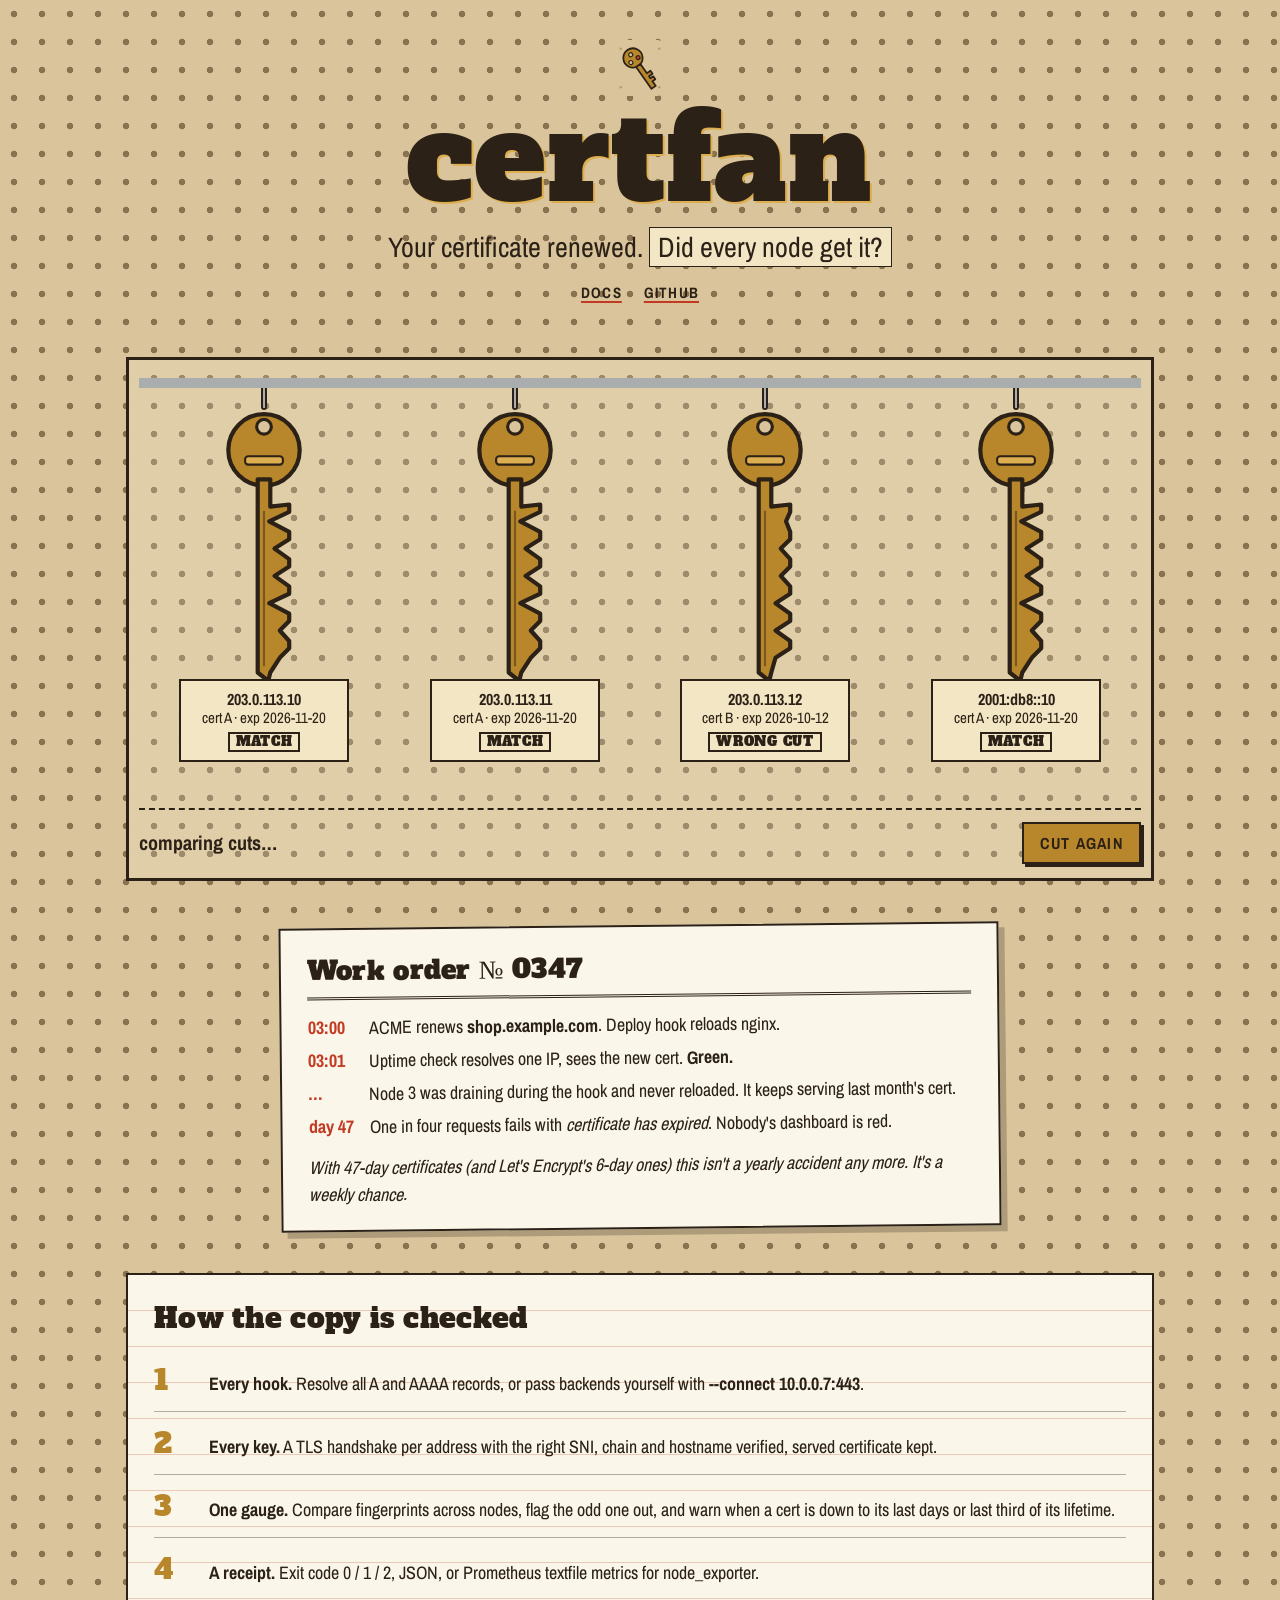
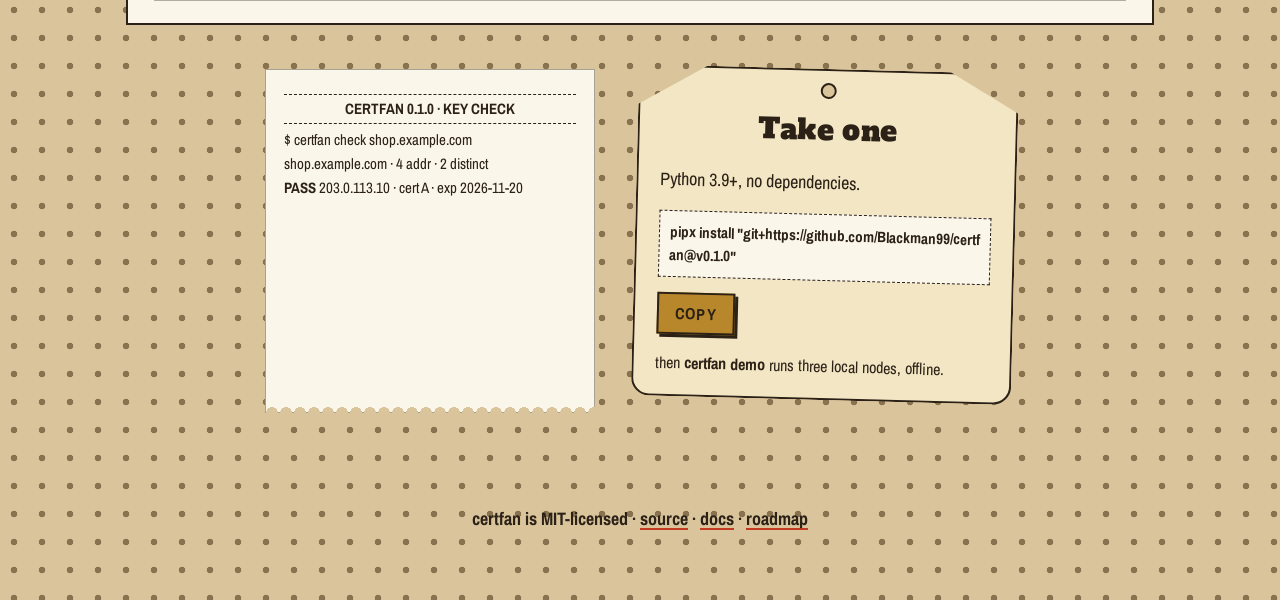
==== site/index.html @ 7ca0f7a6 "certfan v0.1.0: probe every IP behind a TLS hostname" ====
<!doctype html>
<html lang="en">
<head>
<meta charset="utf-8">
<meta name="viewport" content="width=device-width, initial-scale=1">
<title>certfan · your cert renewed. did every node get it?</title>
<meta name="description" content="certfan probes every IP behind a TLS hostname and catches the load-balancer node still serving an old, expiring or broken certificate. Zero-dependency CLI.">
<link rel="canonical" href="https://blackman99.github.io/certfan/">
<link rel="icon" href="favicon.svg" type="image/svg+xml">
<link rel="icon" href="logo-512.png" type="image/png" sizes="512x512">
<link rel="apple-touch-icon" href="logo-512.png">
<meta name="theme-color" content="#d9c49b">
<meta property="og:type" content="website">
<meta property="og:site_name" content="certfan">
<meta property="og:title" content="certfan: your cert renewed. Did every node get it?">
<meta property="og:description" content="Probe every IP behind a TLS hostname and catch the node still serving the old certificate. One command, zero dependencies.">
<meta property="og:url" content="https://blackman99.github.io/certfan/">
<meta property="og:image" content="https://blackman99.github.io/certfan/og-image.png">
<meta property="og:image:type" content="image/png">
<meta property="og:image:width" content="1200">
<meta property="og:image:height" content="630">
<meta property="og:image:alt" content="certfan: brass keys on a locksmith's pegboard, one tagged WRONG CUT">
<meta name="twitter:card" content="summary_large_image">
<meta name="twitter:title" content="certfan: your cert renewed. Did every node get it?">
<meta name="twitter:description" content="Probe every IP behind a TLS hostname and catch the node still serving the old certificate.">
<meta name="twitter:image" content="https://blackman99.github.io/certfan/og-image.png">
<meta name="twitter:image:alt" content="certfan: brass keys on a locksmith's pegboard, one tagged WRONG CUT">
<link rel="preload" href="fonts/alfa-slab.woff2" as="font" type="font/woff2" crossorigin>
<link rel="preload" href="fonts/archivo-narrow.woff2" as="font" type="font/woff2" crossorigin>
<link rel="stylesheet" href="style.css">
</head>
<body>
<header class="sign">
  <img src="favicon.svg" width="56" height="56" alt="">
  <h1>certfan</h1>
  <p class="sub">Your certificate renewed. <em>Did every node get it?</em></p>
  <nav><a href="docs/">Docs</a><a href="https://github.com/Blackman99/certfan">GitHub</a></nav>
</header>

<main>
<section class="board" aria-label="Animated demo: four nodes compared">
  <div class="rail" id="rail" data-host="shop.example.com"></div>
  <div class="gauge" id="gauge" aria-hidden="true"><span>DEPTH GAUGE · SHA-256</span></div>
  <div class="board-foot">
    <p id="verdict" class="verdict" aria-live="polite">shop.example.com · 4 addresses</p>
    <button id="again" type="button">Cut again</button>
  </div>
</section>

<section class="slip" aria-labelledby="wo">
  <h2 id="wo">Work order №&nbsp;0347</h2>
  <dl>
    <dt>03:00</dt><dd>ACME renews <b>shop.example.com</b>. Deploy hook reloads nginx.</dd>
    <dt>03:01</dt><dd>Uptime check resolves one IP, sees the new cert. <b>Green.</b></dd>
    <dt>…</dt><dd>Node 3 was draining during the hook and never reloaded. It keeps serving last month's cert.</dd>
    <dt>day 47</dt><dd>One in four requests fails with <i>certificate has expired</i>. Nobody's dashboard is red.</dd>
  </dl>
  <p class="note">With 47-day certificates (and Let's Encrypt's 6-day ones) this isn't a yearly accident any more. It's a weekly chance.</p>
</section>

<section class="ledger" aria-labelledby="how">
  <h2 id="how">How the copy is checked</h2>
  <ol>
    <li><span class="n">1</span><div><b>Every hook.</b> Resolve all A and AAAA records, or pass backends yourself with <code>--connect 10.0.0.7:443</code>.</div></li>
    <li><span class="n">2</span><div><b>Every key.</b> A TLS handshake per address with the right SNI, chain and hostname verified, served certificate kept.</div></li>
    <li><span class="n">3</span><div><b>One gauge.</b> Compare fingerprints across nodes, flag the odd one out, and warn when a cert is down to its last days or last third of its lifetime.</div></li>
    <li><span class="n">4</span><div><b>A receipt.</b> Exit code 0 / 1 / 2, JSON, or Prometheus textfile metrics for node_exporter.</div></li>
  </ol>
</section>

<section class="counter" aria-labelledby="rc">
  <h2 id="rc" class="vh">Sample output</h2>
  <div class="receipt" id="receipt">
    <p class="rh">CERTFAN 0.1.0 · KEY CHECK</p>
    <p>$ certfan check shop.example.com</p>
    <p>shop.example.com · 4 addr · 2 distinct</p>
    <p><span class="ok">PASS</span> 203.0.113.10 · cert A · exp 2026-11-20</p>
    <p><span class="ok">PASS</span> 203.0.113.11 · cert A · exp 2026-11-20</p>
    <p><span class="bad">FAIL</span> 203.0.113.12 · cert B · exp 2026-10-12</p>
    <p class="ind">↳ serves a different certificate than the other nodes</p>
    <p><span class="ok">PASS</span> 2001:db8::10 · cert A · exp 2026-11-20</p>
    <p class="rv">VERDICT: FAIL · exit 2</p>
    <p class="rf">thank you · keep your copies matched</p>
  </div>
  <div class="tag install">
    <span class="hole" aria-hidden="true"></span>
    <h2>Take one</h2>
    <p>Python 3.9+, no dependencies.</p>
    <pre id="cmd">pipx install "git+https://github.com/Blackman99/certfan@v0.1.0"</pre>
    <button type="button" id="copy">Copy</button>
    <p class="try">then <code>certfan demo</code> runs three local nodes, offline.</p>
  </div>
</section>
</main>

<footer>
  <p>certfan is MIT-licensed · <a href="https://github.com/Blackman99/certfan">source</a> · <a href="docs/">docs</a> · <a href="https://github.com/Blackman99/certfan/blob/main/ROADMAP.md">roadmap</a></p>
</footer>
<script src="app.js" defer></script>
</body>
</html>
---- site/style.css ----
@font-face{font-family:"Alfa Slab One";src:url(fonts/alfa-slab.woff2) format("woff2");font-display:swap}
@font-face{font-family:"Archivo Narrow";src:url(fonts/archivo-narrow.woff2) format("woff2");font-weight:400 700;font-display:swap}
:root{--board:#d9c49b;--hole:#8a6a3a;--brass:#b8862b;--brass-hi:#dcae4f;--nickel:#a9adae;--tag:#f3e6c4;--red:#c23a22;--ink:#2b2116;--paper:#fbf6ea}
*{box-sizing:border-box}
html{background:var(--board);color:var(--ink)}
body{margin:0;font:400 18px/1.5 "Archivo Narrow","Arial Narrow",sans-serif;font-variant-numeric:tabular-nums;
  background-color:var(--board);
  background-image:radial-gradient(circle at 50% 50%,rgba(70,48,18,.55) 0 3px,transparent 3.6px);
  background-size:28px 28px}
a{color:var(--ink);text-decoration-color:var(--red);text-decoration-thickness:2px;text-underline-offset:3px}
a:hover{color:var(--red)}
h1,h2{font-family:"Alfa Slab One",Rockwell,serif;font-weight:400;letter-spacing:.01em;margin:0}
code,pre{font-family:"Archivo Narrow",sans-serif;font-weight:700}
.vh{position:absolute;width:1px;height:1px;overflow:hidden;clip:rect(0 0 0 0)}
.sign{text-align:center;padding:40px 16px 8px}
.sign img{display:block;margin:0 auto 6px}
.sign h1{font-size:clamp(56px,11vw,120px);line-height:.95;color:var(--ink);text-shadow:2px 2px 0 var(--brass-hi)}
.sign .sub{font-size:clamp(20px,3vw,28px);margin:10px 0 14px}
.sign em{font-style:normal;background:var(--tag);padding:0 .3em;border:1px solid var(--ink)}
.sign nav{display:flex;gap:22px;justify-content:center;font-weight:700;text-transform:uppercase;letter-spacing:.08em;font-size:15px}
main{max-width:1060px;margin:0 auto;padding:0 16px}
section{margin:44px 0}
/* board */
.board{position:relative;background:rgba(255,248,230,.18);border:3px solid var(--ink);padding:18px 10px 14px;overflow:hidden}
.rail{display:flex;justify-content:space-around;align-items:flex-start;min-height:430px;border-top:10px solid var(--nickel);padding-top:0}
.key{position:relative;flex:1 1 0;min-width:0;width:24%;max-width:200px;display:flex;flex-direction:column;align-items:center;transform-origin:50% 0;opacity:0}
.key.hung{opacity:1;animation:sway 1.4s cubic-bezier(.3,1.6,.5,1) both}
.key.wrong{opacity:1;animation:jolt .5s ease both}
.key svg{width:84px;height:auto;overflow:visible}
.hook{width:6px;height:22px;background:var(--nickel);border:2px solid var(--ink);border-top:0;border-radius:0 0 6px 6px}
.ktag{margin-top:-6px;width:100%;max-width:170px;background:var(--tag);border:2px solid var(--ink);padding:8px 8px 8px;font-size:15px;line-height:1.25;text-align:center;transition:background .3s,color .3s;transform-origin:50% 0}
.ktag b{display:block;font-size:16px;word-break:break-all}
.ktag .st{display:inline-block;margin-top:4px;font-family:"Alfa Slab One",serif;font-size:13px;letter-spacing:.06em;border:2px solid currentColor;padding:0 6px}
.wrong .ktag{background:var(--red);color:var(--paper);animation:flip .6s ease both}
.wrong .cuts{fill:var(--red)}
.gauge{position:absolute;left:0;right:0;top:120px;height:14px;background:repeating-linear-gradient(90deg,var(--ink) 0 1px,transparent 1px 10px),var(--nickel);border-block:2px solid var(--ink);opacity:0;pointer-events:none}
.gauge span{position:absolute;right:8px;top:-22px;font-weight:700;font-size:12px;letter-spacing:.1em}
.gauge.run{animation:gauge 1.7s ease-in-out both}
.board-foot{display:flex;justify-content:space-between;align-items:center;gap:12px;flex-wrap:wrap;border-top:2px dashed var(--ink);padding-top:12px}
.verdict{margin:0;font-weight:700;font-size:20px}
.verdict.fail{color:var(--red)}
button{font:700 16px "Archivo Narrow",sans-serif;text-transform:uppercase;letter-spacing:.08em;background:var(--brass);color:var(--ink);border:2px solid var(--ink);padding:8px 16px;cursor:pointer;box-shadow:3px 3px 0 var(--ink)}
button:active{transform:translate(2px,2px);box-shadow:1px 1px 0 var(--ink)}
button:focus-visible,a:focus-visible{outline:3px solid var(--red);outline-offset:3px}
@keyframes sway{0%{transform:translateY(-40px) rotate(14deg)}55%{transform:translateY(0) rotate(-6deg)}80%{transform:rotate(2deg)}100%{transform:rotate(0)}}
@keyframes jolt{0%,100%{transform:rotate(0)}30%{transform:rotate(-7deg) translateX(-4px)}60%{transform:rotate(4deg)}}
@keyframes flip{0%{transform:rotateX(0)}50%{transform:rotateX(90deg)}100%{transform:rotateX(0)}}
@keyframes gauge{0%{opacity:0;transform:translateY(0)}10%{opacity:1}90%{opacity:1}100%{opacity:0;transform:translateY(150px)}}
/* slip */
.slip{background:var(--paper);border:2px solid var(--ink);padding:22px 26px;max-width:720px;margin-inline:auto;transform:rotate(-.6deg);box-shadow:6px 6px 0 rgba(43,33,22,.25)}
.slip h2{font-size:26px;border-bottom:3px double var(--ink);padding-bottom:6px}
.slip dl{display:grid;grid-template-columns:max-content 1fr;gap:6px 16px;margin:14px 0}
.slip dt{font-weight:700;color:var(--red)}
.slip dd{margin:0}
.slip .note{margin:0;font-style:italic}
/* ledger */
.ledger{background:var(--paper);border:2px solid var(--ink);padding:22px 26px;background-image:repeating-linear-gradient(transparent 0 35px,rgba(194,58,34,.25) 35px 36px)}
.ledger h2{font-size:28px;margin-bottom:10px}
.ledger ol{list-style:none;margin:0;padding:0}
.ledger li{display:flex;gap:16px;align-items:baseline;padding:10px 0;border-bottom:1px solid rgba(43,33,22,.35)}
.ledger .n{font-family:"Alfa Slab One",serif;font-size:28px;min-width:1.4em;color:var(--brass)}
/* counter */
.counter{display:flex;gap:40px;justify-content:center;align-items:flex-start;flex-wrap:wrap}
.receipt{width:330px;max-width:100%;background:var(--paper);padding:18px 18px 26px;font-size:15px;line-height:1.35;border:1px solid rgba(43,33,22,.4);
  -webkit-mask:radial-gradient(circle 6px at 50% 100%,transparent 98%,#000) 0 0/14px 100%;mask:radial-gradient(circle 6px at 50% 100%,transparent 98%,#000) 0 0/14px 100%}
.receipt p{margin:0 0 4px}
.receipt.printing p{opacity:0;transform:translateY(-6px)}
.receipt.printing p.on{opacity:1;transform:none;transition:opacity .25s,transform .25s}
.receipt .rh,.receipt .rv{font-weight:700;text-align:center;border-block:1px dashed var(--ink);padding:4px 0;margin:6px 0}
.receipt .rf{text-align:center;font-style:italic;margin-top:10px}
.receipt .ok{font-weight:700}
.receipt .bad{font-weight:700;color:var(--paper);background:var(--red);padding:0 3px}
.receipt .ind{padding-left:1.2em;color:var(--red)}
.tag.install{position:relative;width:380px;max-width:100%;background:var(--tag);border:2px solid var(--ink);padding:30px 22px 20px;border-radius:0 0 18px 18px;clip-path:polygon(18% 0,82% 0,100% 12%,100% 100%,0 100%,0 12%);transform:rotate(1.5deg)}
.tag .hole{position:absolute;top:12px;left:50%;width:16px;height:16px;margin-left:-8px;border-radius:50%;border:2px solid var(--ink);background:var(--board)}
.tag h2{font-size:28px;text-align:center;margin-top:8px}
.tag pre{white-space:pre-wrap;word-break:break-all;background:var(--paper);border:1px dashed var(--ink);padding:10px;font-size:15px}
.tag .try{margin-bottom:0;font-size:16px}
footer{text-align:center;padding:30px 16px 50px;font-weight:700}
@media (max-width:640px){
  .rail{min-height:360px}
  .key svg{width:52px}
  .ktag{font-size:12px;padding:5px 3px}.ktag b{font-size:12px}.ktag .st{font-size:10px;padding:0 3px}
  .slip,.ledger{padding:16px}
  .gauge{top:90px}
}
@media (prefers-reduced-motion:reduce){
  *,*::before,*::after{animation:none!important;transition:none!important}
  .key{opacity:1}
  .receipt.printing p{opacity:1;transform:none}
}
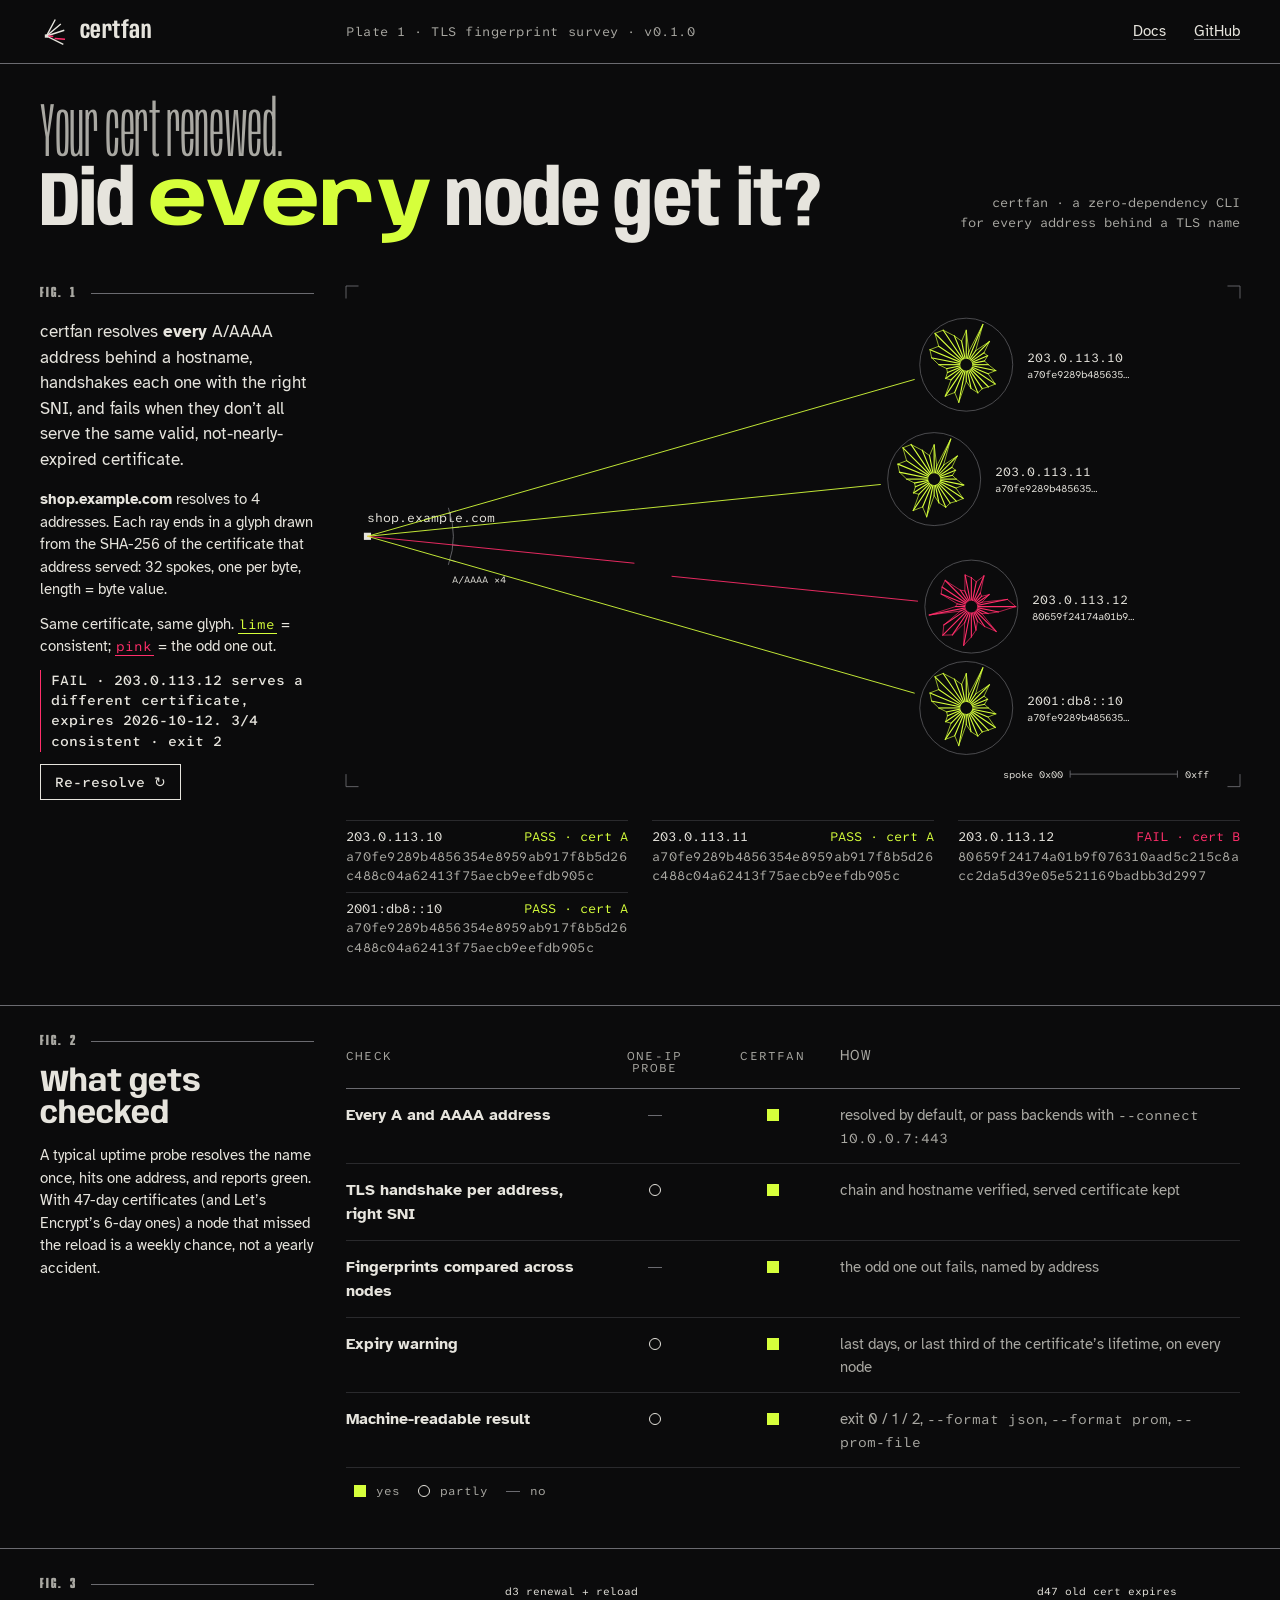
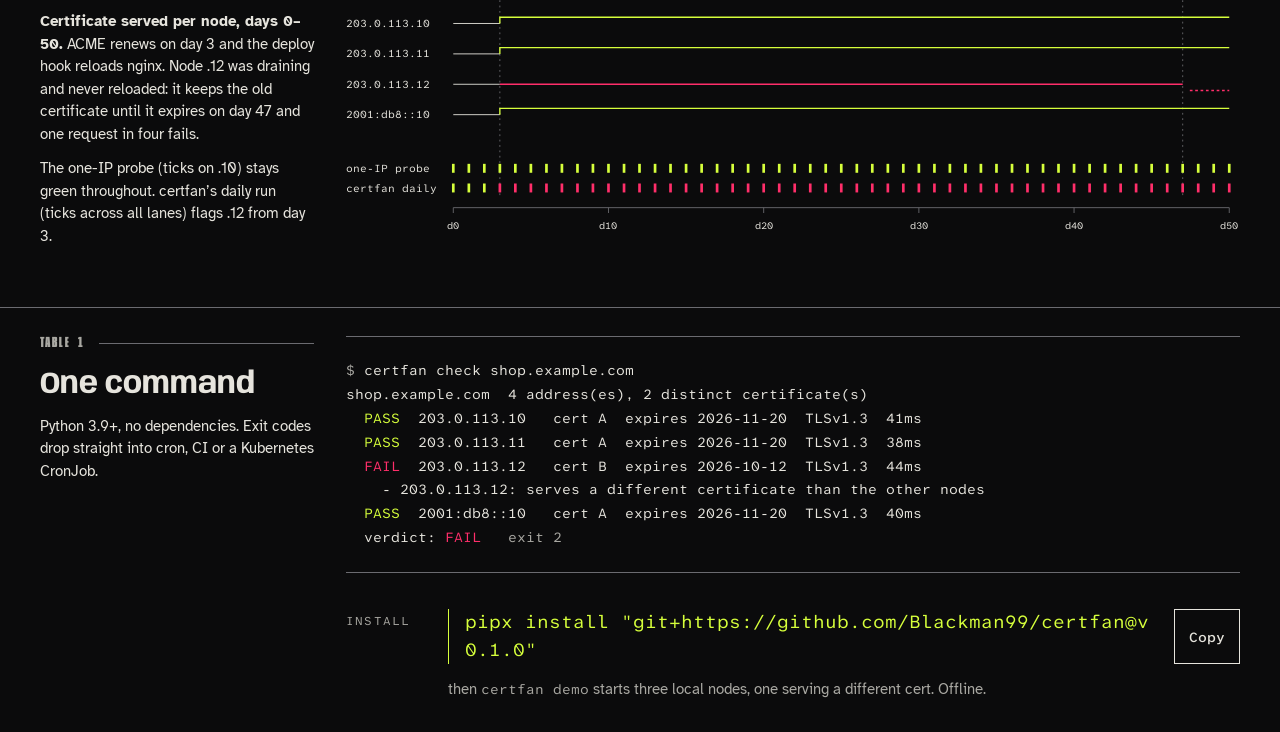
==== commit 7fef8b5c: "site: redesign as a certificate-fingerprint fan chart New identity per design/briefs/certfan.md: nea" ====
--- a/site/index.html
+++ b/site/index.html
@@ -9,7 +9,8 @@
 <link rel="icon" href="favicon.svg" type="image/svg+xml">
 <link rel="icon" href="logo-512.png" type="image/png" sizes="512x512">
 <link rel="apple-touch-icon" href="logo-512.png">
-<meta name="theme-color" content="#d9c49b">
+<meta name="theme-color" content="#0b0b0c">
+<meta name="color-scheme" content="dark">
 <meta property="og:type" content="website">
 <meta property="og:site_name" content="certfan">
 <meta property="og:title" content="certfan: your cert renewed. Did every node get it?">
@@ -19,82 +20,102 @@
 <meta property="og:image:type" content="image/png">
 <meta property="og:image:width" content="1200">
 <meta property="og:image:height" content="630">
-<meta property="og:image:alt" content="certfan: brass keys on a locksmith's pegboard, one tagged WRONG CUT">
+<meta property="og:image:alt" content="certfan: a hostname fans out to four addresses; three grow identical fingerprint glyphs in lime, one grows a different glyph in pink and slips out of line">
 <meta name="twitter:card" content="summary_large_image">
 <meta name="twitter:title" content="certfan: your cert renewed. Did every node get it?">
 <meta name="twitter:description" content="Probe every IP behind a TLS hostname and catch the node still serving the old certificate.">
 <meta name="twitter:image" content="https://blackman99.github.io/certfan/og-image.png">
-<meta name="twitter:image:alt" content="certfan: brass keys on a locksmith's pegboard, one tagged WRONG CUT">
-<link rel="preload" href="fonts/alfa-slab.woff2" as="font" type="font/woff2" crossorigin>
-<link rel="preload" href="fonts/archivo-narrow.woff2" as="font" type="font/woff2" crossorigin>
+<meta name="twitter:image:alt" content="certfan fingerprint fan chart: one node out of line">
+<link rel="preload" href="fonts/anybody-wdth.woff2" as="font" type="font/woff2" crossorigin>
+<link rel="preload" href="fonts/atkinson-400.woff2" as="font" type="font/woff2" crossorigin>
 <link rel="stylesheet" href="style.css">
 </head>
 <body>
-<header class="sign">
-  <img src="favicon.svg" width="56" height="56" alt="">
-  <h1>certfan</h1>
-  <p class="sub">Your certificate renewed. <em>Did every node get it?</em></p>
+<header class="top g">
+  <a class="brand" href="./" aria-label="certfan home">
+    <svg class="mark" aria-hidden="true" viewBox="0 0 512 512" width="28" height="28"><rect width="512" height="512" fill="#0b0b0c"/><g fill="none" stroke-width="26" stroke-linecap="square"><path d="M118 330L272.9 38.6" stroke="#e6e4dd"/><path d="M118 330L370.8 117.9" stroke="#e6e4dd"/><path d="M118 330L431.8 228.0" stroke="#e6e4dd"/><path d="M118 330L229.9 337.8" stroke="#ff2e6a"/><path d="M280.2 375.4L444.8 386.9" stroke="#ff2e6a"/><path d="M118 330L414.6 474.7" stroke="#e6e4dd"/></g><rect x="88" y="300" width="60" height="60" fill="#e6e4dd"/></svg>
+    <span>certfan</span>
+  </a>
+  <p class="meta">Plate&nbsp;1 · TLS fingerprint survey · v0.1.0</p>
   <nav><a href="docs/">Docs</a><a href="https://github.com/Blackman99/certfan">GitHub</a></nav>
 </header>
 
 <main>
-<section class="board" aria-label="Animated demo: four nodes compared">
-  <div class="rail" id="rail" data-host="shop.example.com"></div>
-  <div class="gauge" id="gauge" aria-hidden="true"><span>DEPTH GAUGE · SHA-256</span></div>
-  <div class="board-foot">
-    <p id="verdict" class="verdict" aria-live="polite">shop.example.com · 4 addresses</p>
-    <button id="again" type="button">Cut again</button>
+<section class="lead g" aria-labelledby="h">
+  <h1 id="h"><span class="l1">Your cert renewed.</span> <span class="l2">Did <span id="every" class="every">every</span> node get&nbsp;it?</span></h1>
+  <p class="meta2 mono">certfan · a zero-dependency CLI<br>for every address behind a TLS name</p>
+</section>
+
+<figure class="plate g" id="fig1" aria-labelledby="f1c">
+  <figcaption id="f1c" class="cap">
+    <p class="fn"><span>Fig.</span>&nbsp;1</p>
+    <p class="dek">certfan resolves <b>every</b> A/AAAA address behind a hostname, handshakes each one with the right SNI, and fails when they don’t all serve the same valid, not-nearly-expired certificate.</p>
+    <p><b id="host">shop.example.com</b> resolves to <span id="count">4</span> addresses. Each ray ends in a glyph drawn from the SHA-256 of the certificate that address served: 32 spokes, one per byte, length = byte value.</p>
+    <p>Same certificate, same glyph. <span class="k ok">lime</span> = consistent; <span class="k bad">pink</span> = the odd one out.</p>
+    <p id="verdict" class="verdict" aria-live="polite">resolving…</p>
+    <button id="again" type="button">Re-resolve ↻</button>
+  </figcaption>
+  <div class="plot" id="fan" role="img" aria-label="Fan chart: the hostname fans out to each resolved address; one address serves a different certificate and its ray breaks out of line."></div>
+  <ol class="legend mono" id="legend" aria-label="Addresses and fingerprints"></ol>
+</figure>
+
+<section class="plate g" aria-labelledby="f2c">
+  <div class="cap">
+    <p class="fn"><span>Fig.</span>&nbsp;2</p>
+    <h2 id="f2c">What gets checked</h2>
+    <p>A typical uptime probe resolves the name once, hits one address, and reports green. With 47-day certificates (and Let’s Encrypt’s 6-day ones) a node that missed the reload is a weekly chance, not a yearly accident.</p>
+  </div>
+  <div class="plot">
+    <table class="matrix">
+      <thead><tr><th scope="col">check</th><th scope="col">one-IP probe</th><th scope="col">certfan</th><th scope="col" class="how">how</th></tr></thead>
+      <tbody>
+        <tr><th scope="row">Every A and AAAA address</th><td><i class="m no" role="img" aria-label="no"></i></td><td><i class="m yes" role="img" aria-label="yes"></i></td><td class="how">resolved by default, or pass backends with <code>--connect 10.0.0.7:443</code></td></tr>
+        <tr><th scope="row">TLS handshake per address, right SNI</th><td><i class="m part" role="img" aria-label="one address only"></i></td><td><i class="m yes" role="img" aria-label="yes"></i></td><td class="how">chain and hostname verified, served certificate kept</td></tr>
+        <tr><th scope="row">Fingerprints compared across nodes</th><td><i class="m no" role="img" aria-label="no"></i></td><td><i class="m yes" role="img" aria-label="yes"></i></td><td class="how">the odd one out fails, named by address</td></tr>
+        <tr><th scope="row">Expiry warning</th><td><i class="m part" role="img" aria-label="for the address it saw"></i></td><td><i class="m yes" role="img" aria-label="yes"></i></td><td class="how">last days, or last third of the certificate’s lifetime, on every node</td></tr>
+        <tr><th scope="row">Machine-readable result</th><td><i class="m part" role="img" aria-label="varies"></i></td><td><i class="m yes" role="img" aria-label="yes"></i></td><td class="how">exit 0 / 1 / 2, <code>--format json</code>, <code>--format prom</code>, <code>--prom-file</code></td></tr>
+      </tbody>
+    </table>
+    <p class="key mono" aria-hidden="true"><i class="m yes"></i> yes <i class="m part"></i> partly <i class="m no"></i> no</p>
   </div>
 </section>
 
-<section class="slip" aria-labelledby="wo">
-  <h2 id="wo">Work order №&nbsp;0347</h2>
-  <dl>
-    <dt>03:00</dt><dd>ACME renews <b>shop.example.com</b>. Deploy hook reloads nginx.</dd>
-    <dt>03:01</dt><dd>Uptime check resolves one IP, sees the new cert. <b>Green.</b></dd>
-    <dt>…</dt><dd>Node 3 was draining during the hook and never reloaded. It keeps serving last month's cert.</dd>
-    <dt>day 47</dt><dd>One in four requests fails with <i>certificate has expired</i>. Nobody's dashboard is red.</dd>
-  </dl>
-  <p class="note">With 47-day certificates (and Let's Encrypt's 6-day ones) this isn't a yearly accident any more. It's a weekly chance.</p>
-</section>
+<figure class="plate g" aria-labelledby="f3c">
+  <figcaption class="cap" id="f3c">
+    <p class="fn"><span>Fig.</span>&nbsp;3</p>
+    <p><b>Certificate served per node, days 0–50.</b> ACME renews on day 3 and the deploy hook reloads nginx. Node&nbsp;.12 was draining and never reloaded: it keeps the old certificate until it expires on day 47 and one request in four fails.</p>
+    <p>The one-IP probe (ticks on .10) stays green throughout. certfan’s daily run (ticks across all lanes) flags .12 from day 3.</p>
+  </figcaption>
+  <div class="plot" id="lanes" role="img" aria-label="Lane chart: three nodes switch to the new certificate on day 3, node .12 keeps the old one and breaks at day 47; certfan flags it from day 3."></div>
+</figure>
 
-<section class="ledger" aria-labelledby="how">
-  <h2 id="how">How the copy is checked</h2>
-  <ol>
-    <li><span class="n">1</span><div><b>Every hook.</b> Resolve all A and AAAA records, or pass backends yourself with <code>--connect 10.0.0.7:443</code>.</div></li>
-    <li><span class="n">2</span><div><b>Every key.</b> A TLS handshake per address with the right SNI, chain and hostname verified, served certificate kept.</div></li>
-    <li><span class="n">3</span><div><b>One gauge.</b> Compare fingerprints across nodes, flag the odd one out, and warn when a cert is down to its last days or last third of its lifetime.</div></li>
-    <li><span class="n">4</span><div><b>A receipt.</b> Exit code 0 / 1 / 2, JSON, or Prometheus textfile metrics for node_exporter.</div></li>
-  </ol>
-</section>
-
-<section class="counter" aria-labelledby="rc">
-  <h2 id="rc" class="vh">Sample output</h2>
-  <div class="receipt" id="receipt">
-    <p class="rh">CERTFAN 0.1.0 · KEY CHECK</p>
-    <p>$ certfan check shop.example.com</p>
-    <p>shop.example.com · 4 addr · 2 distinct</p>
-    <p><span class="ok">PASS</span> 203.0.113.10 · cert A · exp 2026-11-20</p>
-    <p><span class="ok">PASS</span> 203.0.113.11 · cert A · exp 2026-11-20</p>
-    <p><span class="bad">FAIL</span> 203.0.113.12 · cert B · exp 2026-10-12</p>
-    <p class="ind">↳ serves a different certificate than the other nodes</p>
-    <p><span class="ok">PASS</span> 2001:db8::10 · cert A · exp 2026-11-20</p>
-    <p class="rv">VERDICT: FAIL · exit 2</p>
-    <p class="rf">thank you · keep your copies matched</p>
+<section class="plate g" aria-labelledby="t1c">
+  <div class="cap">
+    <p class="fn"><span>Table</span>&nbsp;1</p>
+    <h2 id="t1c">One command</h2>
+    <p>Python 3.9+, no dependencies. Exit codes drop straight into cron, CI or a Kubernetes CronJob.</p>
   </div>
-  <div class="tag install">
-    <span class="hole" aria-hidden="true"></span>
-    <h2>Take one</h2>
-    <p>Python 3.9+, no dependencies.</p>
-    <pre id="cmd">pipx install "git+https://github.com/Blackman99/certfan@v0.1.0"</pre>
-    <button type="button" id="copy">Copy</button>
-    <p class="try">then <code>certfan demo</code> runs three local nodes, offline.</p>
+  <div class="plot">
+<pre class="out mono" aria-label="Sample output"><span class="dim">$</span> certfan check shop.example.com
+shop.example.com  4 address(es), 2 distinct certificate(s)
+  <span class="ok">PASS</span>  203.0.113.10   cert A  expires 2026-11-20  TLSv1.3  41ms
+  <span class="ok">PASS</span>  203.0.113.11   cert A  expires 2026-11-20  TLSv1.3  38ms
+  <span class="bad">FAIL</span>  203.0.113.12   cert B  expires 2026-10-12  TLSv1.3  44ms
+    - 203.0.113.12: serves a different certificate than the other nodes
+  <span class="ok">PASS</span>  2001:db8::10   cert A  expires 2026-11-20  TLSv1.3  40ms
+  verdict: <span class="bad">FAIL</span>   <span class="dim">exit 2</span></pre>
+    <div class="install">
+      <p class="lbl">install</p>
+      <div class="cmd"><code id="cmd" class="mono">pipx install "git+https://github.com/Blackman99/certfan@v0.1.0"</code><button type="button" id="copy">Copy</button></div>
+      <p class="try">then <code class="mono">certfan demo</code> starts three local nodes, one serving a different cert. Offline.</p>
+    </div>
   </div>
 </section>
 </main>
 
-<footer>
-  <p>certfan is MIT-licensed · <a href="https://github.com/Blackman99/certfan">source</a> · <a href="docs/">docs</a> · <a href="https://github.com/Blackman99/certfan/blob/main/ROADMAP.md">roadmap</a></p>
+<footer class="g">
+  <p>certfan · MIT · <a href="https://github.com/Blackman99/certfan">source</a> · <a href="docs/">docs</a> · <a href="https://github.com/Blackman99/certfan/blob/main/ROADMAP.md">roadmap</a></p>
+  <p class="colo">Figures are generated in your browser from sample SHA-256 fingerprints.</p>
 </footer>
 <script src="app.js" defer></script>
 </body>
--- a/site/style.css
+++ b/site/style.css
@@ -1,91 +1,140 @@
-@font-face{font-family:"Alfa Slab One";src:url(fonts/alfa-slab.woff2) format("woff2");font-display:swap}
-@font-face{font-family:"Archivo Narrow";src:url(fonts/archivo-narrow.woff2) format("woff2");font-weight:400 700;font-display:swap}
-:root{--board:#d9c49b;--hole:#8a6a3a;--brass:#b8862b;--brass-hi:#dcae4f;--nickel:#a9adae;--tag:#f3e6c4;--red:#c23a22;--ink:#2b2116;--paper:#fbf6ea}
+@font-face{font-family:"Anybody";src:url(fonts/anybody-wdth.woff2) format("woff2");font-weight:100 900;font-stretch:50% 150%;font-display:swap}
+@font-face{font-family:"Atkinson Hyperlegible";src:url(fonts/atkinson-400.woff2) format("woff2");font-weight:400;font-display:swap}
+@font-face{font-family:"Atkinson Hyperlegible";src:url(fonts/atkinson-700.woff2) format("woff2");font-weight:700;font-display:swap}
+@font-face{font-family:"Atkinson Hyperlegible Mono";src:url(fonts/atkinson-mono-400.woff2) format("woff2");font-weight:400;font-display:swap}
+@font-face{font-family:"Atkinson Hyperlegible Mono";src:url(fonts/atkinson-mono-500.woff2) format("woff2");font-weight:500;font-display:swap}
+
+:root{
+  --ground:#0b0b0c;--bone:#e6e4dd;--lime:#d6ff3b;--pink:#ff2e6a;--graphite:#6b6b70;
+  --dim:rgba(230,228,221,.72);
+  --m:40px;--gut:24px;
+  --display:"Anybody","Arial Narrow",sans-serif;
+  --text:"Atkinson Hyperlegible",system-ui,sans-serif;
+  --mono:"Atkinson Hyperlegible Mono",ui-monospace,"SFMono-Regular",Menlo,monospace;
+}
 *{box-sizing:border-box}
-html{background:var(--board);color:var(--ink)}
-body{margin:0;font:400 18px/1.5 "Archivo Narrow","Arial Narrow",sans-serif;font-variant-numeric:tabular-nums;
-  background-color:var(--board);
-  background-image:radial-gradient(circle at 50% 50%,rgba(70,48,18,.55) 0 3px,transparent 3.6px);
-  background-size:28px 28px}
-a{color:var(--ink);text-decoration-color:var(--red);text-decoration-thickness:2px;text-underline-offset:3px}
-a:hover{color:var(--red)}
-h1,h2{font-family:"Alfa Slab One",Rockwell,serif;font-weight:400;letter-spacing:.01em;margin:0}
-code,pre{font-family:"Archivo Narrow",sans-serif;font-weight:700}
-.vh{position:absolute;width:1px;height:1px;overflow:hidden;clip:rect(0 0 0 0)}
-.sign{text-align:center;padding:40px 16px 8px}
-.sign img{display:block;margin:0 auto 6px}
-.sign h1{font-size:clamp(56px,11vw,120px);line-height:.95;color:var(--ink);text-shadow:2px 2px 0 var(--brass-hi)}
-.sign .sub{font-size:clamp(20px,3vw,28px);margin:10px 0 14px}
-.sign em{font-style:normal;background:var(--tag);padding:0 .3em;border:1px solid var(--ink)}
-.sign nav{display:flex;gap:22px;justify-content:center;font-weight:700;text-transform:uppercase;letter-spacing:.08em;font-size:15px}
-main{max-width:1060px;margin:0 auto;padding:0 16px}
-section{margin:44px 0}
-/* board */
-.board{position:relative;background:rgba(255,248,230,.18);border:3px solid var(--ink);padding:18px 10px 14px;overflow:hidden}
-.rail{display:flex;justify-content:space-around;align-items:flex-start;min-height:430px;border-top:10px solid var(--nickel);padding-top:0}
-.key{position:relative;flex:1 1 0;min-width:0;width:24%;max-width:200px;display:flex;flex-direction:column;align-items:center;transform-origin:50% 0;opacity:0}
-.key.hung{opacity:1;animation:sway 1.4s cubic-bezier(.3,1.6,.5,1) both}
-.key.wrong{opacity:1;animation:jolt .5s ease both}
-.key svg{width:84px;height:auto;overflow:visible}
-.hook{width:6px;height:22px;background:var(--nickel);border:2px solid var(--ink);border-top:0;border-radius:0 0 6px 6px}
-.ktag{margin-top:-6px;width:100%;max-width:170px;background:var(--tag);border:2px solid var(--ink);padding:8px 8px 8px;font-size:15px;line-height:1.25;text-align:center;transition:background .3s,color .3s;transform-origin:50% 0}
-.ktag b{display:block;font-size:16px;word-break:break-all}
-.ktag .st{display:inline-block;margin-top:4px;font-family:"Alfa Slab One",serif;font-size:13px;letter-spacing:.06em;border:2px solid currentColor;padding:0 6px}
-.wrong .ktag{background:var(--red);color:var(--paper);animation:flip .6s ease both}
-.wrong .cuts{fill:var(--red)}
-.gauge{position:absolute;left:0;right:0;top:120px;height:14px;background:repeating-linear-gradient(90deg,var(--ink) 0 1px,transparent 1px 10px),var(--nickel);border-block:2px solid var(--ink);opacity:0;pointer-events:none}
-.gauge span{position:absolute;right:8px;top:-22px;font-weight:700;font-size:12px;letter-spacing:.1em}
-.gauge.run{animation:gauge 1.7s ease-in-out both}
-.board-foot{display:flex;justify-content:space-between;align-items:center;gap:12px;flex-wrap:wrap;border-top:2px dashed var(--ink);padding-top:12px}
-.verdict{margin:0;font-weight:700;font-size:20px}
-.verdict.fail{color:var(--red)}
-button{font:700 16px "Archivo Narrow",sans-serif;text-transform:uppercase;letter-spacing:.08em;background:var(--brass);color:var(--ink);border:2px solid var(--ink);padding:8px 16px;cursor:pointer;box-shadow:3px 3px 0 var(--ink)}
-button:active{transform:translate(2px,2px);box-shadow:1px 1px 0 var(--ink)}
-button:focus-visible,a:focus-visible{outline:3px solid var(--red);outline-offset:3px}
-@keyframes sway{0%{transform:translateY(-40px) rotate(14deg)}55%{transform:translateY(0) rotate(-6deg)}80%{transform:rotate(2deg)}100%{transform:rotate(0)}}
-@keyframes jolt{0%,100%{transform:rotate(0)}30%{transform:rotate(-7deg) translateX(-4px)}60%{transform:rotate(4deg)}}
-@keyframes flip{0%{transform:rotateX(0)}50%{transform:rotateX(90deg)}100%{transform:rotateX(0)}}
-@keyframes gauge{0%{opacity:0;transform:translateY(0)}10%{opacity:1}90%{opacity:1}100%{opacity:0;transform:translateY(150px)}}
-/* slip */
-.slip{background:var(--paper);border:2px solid var(--ink);padding:22px 26px;max-width:720px;margin-inline:auto;transform:rotate(-.6deg);box-shadow:6px 6px 0 rgba(43,33,22,.25)}
-.slip h2{font-size:26px;border-bottom:3px double var(--ink);padding-bottom:6px}
-.slip dl{display:grid;grid-template-columns:max-content 1fr;gap:6px 16px;margin:14px 0}
-.slip dt{font-weight:700;color:var(--red)}
-.slip dd{margin:0}
-.slip .note{margin:0;font-style:italic}
-/* ledger */
-.ledger{background:var(--paper);border:2px solid var(--ink);padding:22px 26px;background-image:repeating-linear-gradient(transparent 0 35px,rgba(194,58,34,.25) 35px 36px)}
-.ledger h2{font-size:28px;margin-bottom:10px}
-.ledger ol{list-style:none;margin:0;padding:0}
-.ledger li{display:flex;gap:16px;align-items:baseline;padding:10px 0;border-bottom:1px solid rgba(43,33,22,.35)}
-.ledger .n{font-family:"Alfa Slab One",serif;font-size:28px;min-width:1.4em;color:var(--brass)}
-/* counter */
-.counter{display:flex;gap:40px;justify-content:center;align-items:flex-start;flex-wrap:wrap}
-.receipt{width:330px;max-width:100%;background:var(--paper);padding:18px 18px 26px;font-size:15px;line-height:1.35;border:1px solid rgba(43,33,22,.4);
-  -webkit-mask:radial-gradient(circle 6px at 50% 100%,transparent 98%,#000) 0 0/14px 100%;mask:radial-gradient(circle 6px at 50% 100%,transparent 98%,#000) 0 0/14px 100%}
-.receipt p{margin:0 0 4px}
-.receipt.printing p{opacity:0;transform:translateY(-6px)}
-.receipt.printing p.on{opacity:1;transform:none;transition:opacity .25s,transform .25s}
-.receipt .rh,.receipt .rv{font-weight:700;text-align:center;border-block:1px dashed var(--ink);padding:4px 0;margin:6px 0}
-.receipt .rf{text-align:center;font-style:italic;margin-top:10px}
-.receipt .ok{font-weight:700}
-.receipt .bad{font-weight:700;color:var(--paper);background:var(--red);padding:0 3px}
-.receipt .ind{padding-left:1.2em;color:var(--red)}
-.tag.install{position:relative;width:380px;max-width:100%;background:var(--tag);border:2px solid var(--ink);padding:30px 22px 20px;border-radius:0 0 18px 18px;clip-path:polygon(18% 0,82% 0,100% 12%,100% 100%,0 100%,0 12%);transform:rotate(1.5deg)}
-.tag .hole{position:absolute;top:12px;left:50%;width:16px;height:16px;margin-left:-8px;border-radius:50%;border:2px solid var(--ink);background:var(--board)}
-.tag h2{font-size:28px;text-align:center;margin-top:8px}
-.tag pre{white-space:pre-wrap;word-break:break-all;background:var(--paper);border:1px dashed var(--ink);padding:10px;font-size:15px}
-.tag .try{margin-bottom:0;font-size:16px}
-footer{text-align:center;padding:30px 16px 50px;font-weight:700}
-@media (max-width:640px){
-  .rail{min-height:360px}
-  .key svg{width:52px}
-  .ktag{font-size:12px;padding:5px 3px}.ktag b{font-size:12px}.ktag .st{font-size:10px;padding:0 3px}
-  .slip,.ledger{padding:16px}
-  .gauge{top:90px}
+html{background:var(--ground);color:var(--bone);-webkit-text-size-adjust:100%}
+body{margin:0;font:400 17px/1.5 var(--text)}
+a{color:var(--bone);text-decoration-color:var(--graphite);text-underline-offset:3px}
+a:hover{text-decoration-color:var(--lime)}
+a:focus-visible,button:focus-visible{outline:1px solid var(--lime);outline-offset:3px}
+b{font-weight:700}
+code,.mono{font-family:var(--mono);font-size:.92em}
+.g{display:grid;grid-template-columns:repeat(12,minmax(0,1fr));column-gap:var(--gut);padding:0 var(--m)}
+
+/* top rule */
+.top{align-items:center;height:64px;border-bottom:1px solid var(--graphite)}
+.brand{grid-column:1/4;display:flex;align-items:center;gap:12px;text-decoration:none;font:650 24px/1 var(--display);font-stretch:72%;letter-spacing:.02em}
+.mark{display:block}
+.top .meta{grid-column:4/10;margin:0;font:400 13px/1 var(--mono);color:var(--dim);letter-spacing:.04em}
+.top nav{grid-column:10/13;justify-self:end;display:flex;gap:28px;font-size:15px}
+
+/* lead */
+.lead{padding-top:36px;padding-bottom:20px;align-items:end}
+h1{grid-column:1/10;margin:0;font-family:var(--display);font-weight:300;line-height:.9;letter-spacing:-.005em;font-size:clamp(44px,6vw,96px)}
+h1 .l1{display:block;font-stretch:56%;font-weight:250;color:var(--dim)}
+h1 .l2{display:block;font-stretch:78%;font-weight:720}
+.every{display:inline-block;font-stretch:var(--every,100%);color:var(--lime);transition:font-stretch .9s cubic-bezier(.2,.7,.2,1)}
+.meta2{grid-column:10/13;justify-self:end;text-align:right;margin:0 0 6px;font-size:13px;line-height:1.5;color:var(--dim)}
+.cap .dek{font-size:17px;margin-bottom:16px}
+
+/* plates */
+.plate{margin:0;padding-top:28px;padding-bottom:48px;border-top:1px solid var(--graphite);position:relative}
+.lead+.plate{border-top:0}
+.cap{grid-column:1/4;font-size:15px;line-height:1.5;padding-right:8px}
+.cap p{margin:0 0 12px}
+.cap h2{font:700 30px/1.05 var(--display);font-stretch:96%;margin:0 0 14px}
+.fn{font:800 15px/1 var(--display);font-stretch:52%;letter-spacing:.14em;text-transform:uppercase;color:var(--dim);margin-bottom:18px!important;display:flex;gap:2px;align-items:baseline}
+.fn::after{content:"";flex:1;height:1px;background:var(--graphite);margin-left:12px;align-self:center}
+.plot{grid-column:4/13;position:relative;min-width:0}
+.k{font-family:var(--mono);font-size:.9em;padding:0 .1em;border-bottom:1px solid}
+.ok{color:var(--lime)}.bad{color:var(--pink)}
+.dim{color:var(--dim)}
+.verdict{font:500 14px/1.45 var(--mono);color:var(--bone);min-height:5.9em;border-left:1px solid var(--graphite);padding-left:10px}
+.verdict.fail{border-left-color:var(--pink)}
+button{font:500 14px/1 var(--mono);color:var(--bone);background:none;border:1px solid var(--bone);padding:10px 14px;cursor:pointer;border-radius:0}
+button:hover{border-color:var(--lime);color:var(--lime)}
+
+/* fig 1 */
+#fan{aspect-ratio:1000/560}
+#fan svg,#lanes svg{display:block;width:100%;height:100%;overflow:visible}
+svg text{font-family:var(--mono);fill:var(--bone)}
+.legend{grid-column:4/13;list-style:none;margin:20px 0 0;padding:0;font-size:13px;display:grid;grid-template-columns:repeat(auto-fill,minmax(250px,1fr));column-gap:var(--gut);row-gap:6px}
+.legend li{display:grid;grid-template-columns:auto 1fr;column-gap:10px;border-top:1px solid #2a2a2d;padding-top:6px}
+.legend .ip{color:var(--bone)}
+.legend .hx{grid-column:1/3;color:var(--dim);word-break:break-all;letter-spacing:.02em}
+.legend .st{justify-self:end}
+.legend li.ok .st{color:var(--lime)}.legend li.bad .st{color:var(--pink)}
+
+/* fig 2 matrix */
+.matrix{width:100%;border-collapse:collapse;font-size:16px}
+.matrix th,.matrix td{text-align:left;padding:14px 16px 14px 0;border-bottom:1px solid #2a2a2d;vertical-align:baseline}
+.matrix thead th{font:400 12px/1 var(--mono);text-transform:uppercase;letter-spacing:.1em;color:var(--dim);border-bottom:1px solid var(--graphite)}
+.matrix tbody th{font-weight:700}
+.matrix td:nth-child(2),.matrix td:nth-child(3),.matrix thead th:nth-child(2),.matrix thead th:nth-child(3){width:118px;text-align:center}
+.matrix .how{color:var(--dim);font-size:15px}
+.m{display:inline-block;width:12px;height:12px;vertical-align:-1px}
+.m.yes{background:var(--lime)}
+.m.no{border-top:1px solid var(--graphite);height:1px;vertical-align:4px;width:14px}
+.m.part{border:1px solid var(--bone);border-radius:50%}
+.key{margin:14px 0 0;font-size:12px;color:var(--dim);display:flex;gap:10px;align-items:center}
+.key .m{margin-left:8px}
+
+/* fig 3 */
+#lanes{aspect-ratio:1000/300}
+
+/* table 1 */
+.out{margin:0;padding:22px 0;border-top:1px solid var(--graphite);border-bottom:1px solid var(--graphite);font-size:14px;line-height:1.7;overflow-x:auto;white-space:pre}
+.install{display:grid;grid-template-columns:repeat(9,minmax(0,1fr));column-gap:var(--gut);margin-top:36px}
+.install .lbl{grid-column:1/2;margin:6px 0 0;font:400 12px/1 var(--mono);text-transform:uppercase;letter-spacing:.1em;color:var(--dim)}
+.cmd{grid-column:2/10;display:flex;gap:14px;align-items:stretch;border-left:1px solid var(--lime);padding-left:16px}
+.cmd code{flex:1;font-size:clamp(14px,1.45vw,20px);color:var(--lime);align-self:center;word-break:break-all}
+.try{grid-column:2/10;color:var(--dim);font-size:15px;margin:14px 0 0}
+
+footer{border-top:1px solid var(--graphite);padding-top:20px;padding-bottom:40px;font-size:14px;color:var(--dim)}
+footer p{grid-column:1/8;margin:0}
+footer .colo{grid-column:8/13;justify-self:end;font-size:13px}
+
+/* svg animation states */
+.ray,.spoke,.ring,.lane{fill:none}
+.anim .ray{transition:stroke .5s linear}
+.slip{transition:transform .7s cubic-bezier(.2,.7,.2,1)}
+
+@media (max-width:1100px){
+  .top .meta{grid-column:4/9}
+}
+@media (max-width:760px){
+  :root{--m:20px;--gut:16px}
+  body{font-size:16px}
+  .top{height:56px}
+  .brand{grid-column:1/7}
+  .top .meta{display:none}
+  .top nav{grid-column:7/13;gap:18px}
+  .lead{padding-top:36px}
+  h1{grid-column:1/13;font-size:clamp(40px,12.4vw,64px)}
+  .meta2{display:none}
+  .cap,.plot,.legend{grid-column:1/13}
+  .plate{padding-top:28px}
+  .plot{margin-bottom:20px}
+  #fig1 .plot{order:-1}
+  .cap+.plot{margin-top:8px}
+  #fan{aspect-ratio:360/400}
+  .legend{order:1;grid-template-columns:1fr}
+  #lanes{aspect-ratio:360/300}
+  .matrix .how{display:none}
+  .matrix th,.matrix td{padding:12px 8px 12px 0}
+  .matrix td:nth-child(2),.matrix td:nth-child(3),.matrix thead th:nth-child(2),.matrix thead th:nth-child(3){width:64px}
+  .matrix thead th{font-size:10px;letter-spacing:.04em}
+  .matrix{font-size:15px}
+  .out{font-size:11.5px}
+  .install{grid-template-columns:1fr}
+  .install .lbl,.cmd,.try{grid-column:1/2}
+  .install .lbl{margin-bottom:10px}
+  .cmd{flex-direction:column;align-items:flex-start}
+  .cmd code{font-size:14px}
+  footer p,footer .colo{grid-column:1/13;justify-self:start}
+  footer .colo{margin-top:8px}
 }
 @media (prefers-reduced-motion:reduce){
-  *,*::before,*::after{animation:none!important;transition:none!important}
-  .key{opacity:1}
-  .receipt.printing p{opacity:1;transform:none}
+  *,*::before,*::after{transition:none!important;animation:none!important}
 }
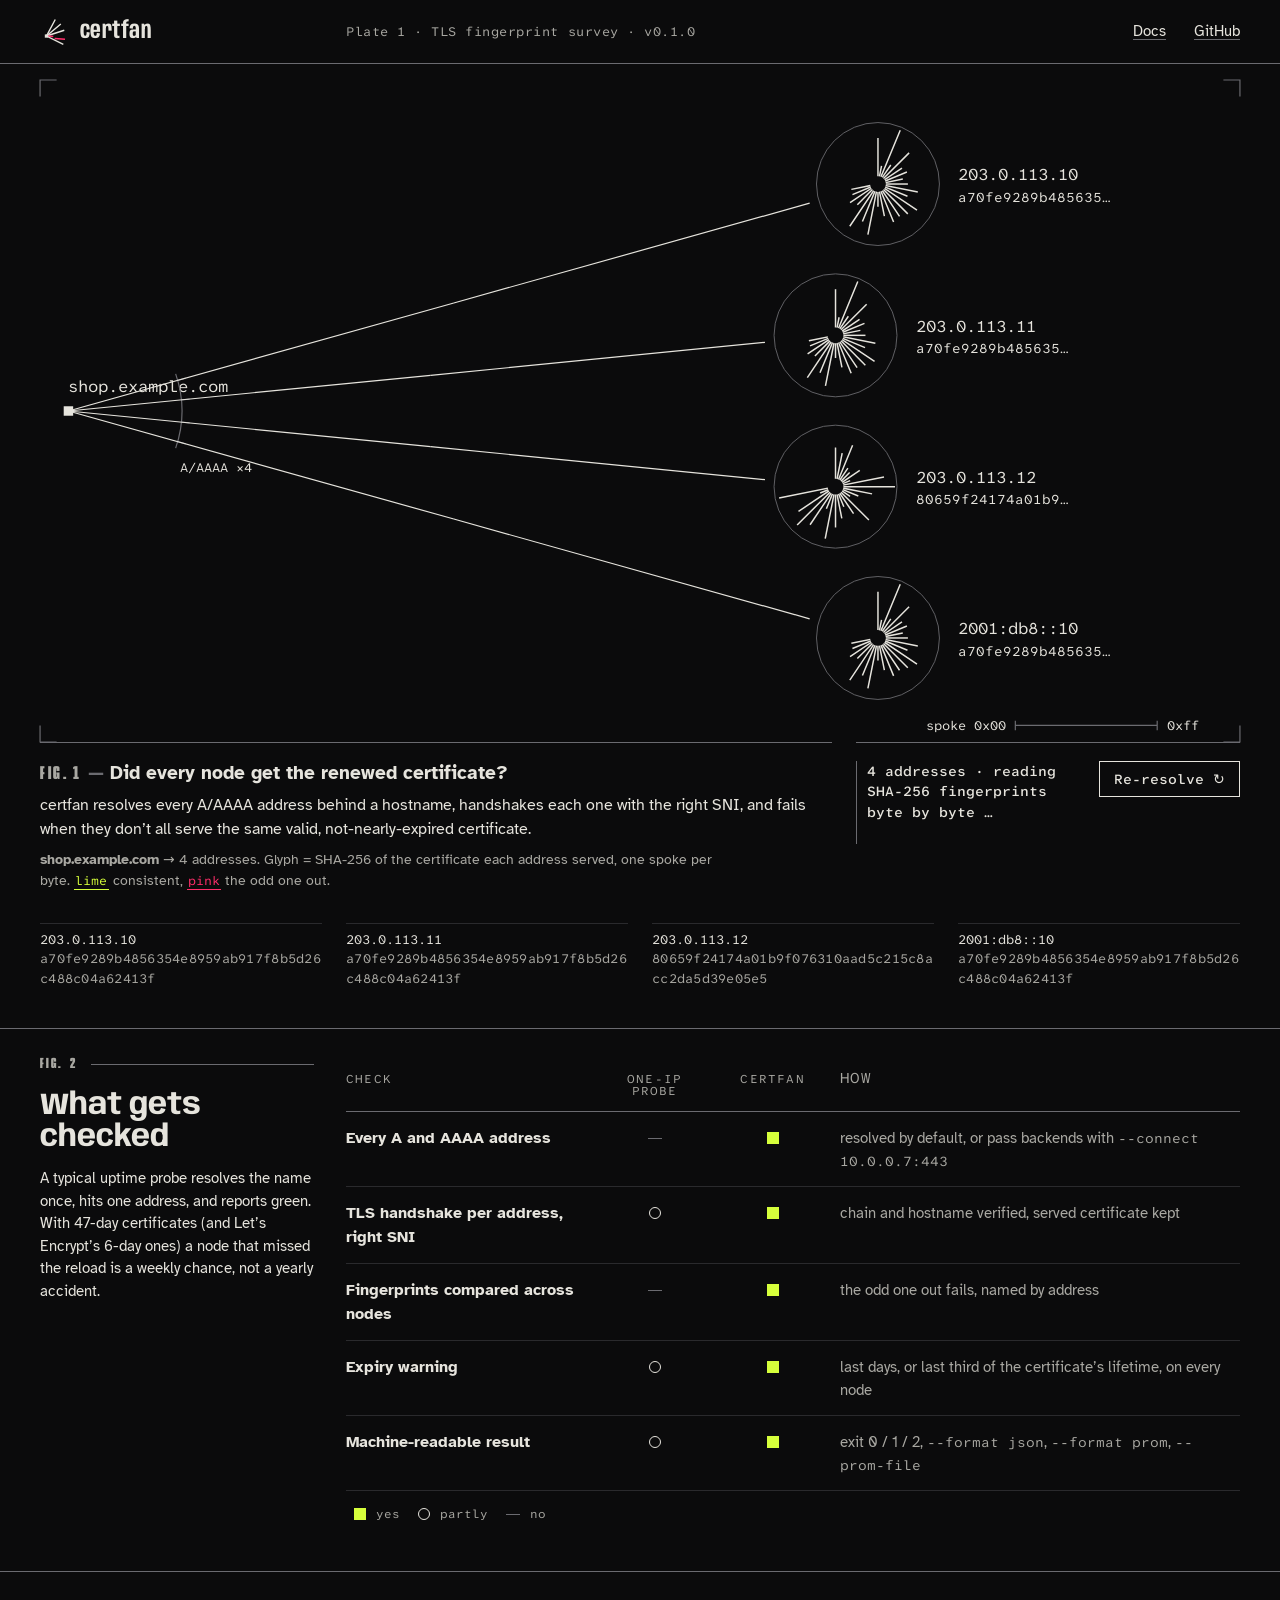
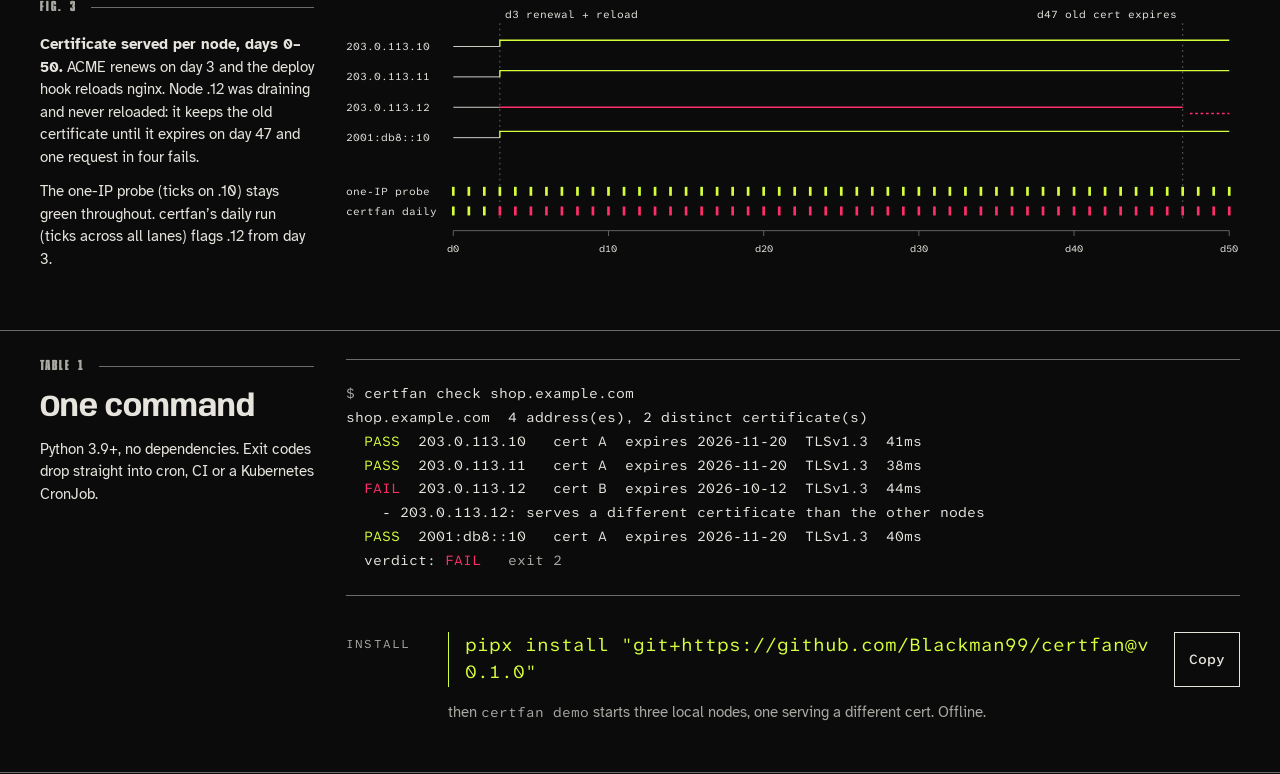
==== commit 0a8b14d9: "site: make Fig. 1 the first screen, replace the display headline with a figure caption Structure onl" ====
--- a/site/index.html
+++ b/site/index.html
@@ -41,21 +41,17 @@
 </header>
 
 <main>
-<section class="lead g" aria-labelledby="h">
-  <h1 id="h"><span class="l1">Your cert renewed.</span> <span class="l2">Did <span id="every" class="every">every</span> node get&nbsp;it?</span></h1>
-  <p class="meta2 mono">certfan · a zero-dependency CLI<br>for every address behind a TLS name</p>
-</section>
-
-<figure class="plate g" id="fig1" aria-labelledby="f1c">
-  <figcaption id="f1c" class="cap">
-    <p class="fn"><span>Fig.</span>&nbsp;1</p>
-    <p class="dek">certfan resolves <b>every</b> A/AAAA address behind a hostname, handshakes each one with the right SNI, and fails when they don’t all serve the same valid, not-nearly-expired certificate.</p>
-    <p><b id="host">shop.example.com</b> resolves to <span id="count">4</span> addresses. Each ray ends in a glyph drawn from the SHA-256 of the certificate that address served: 32 spokes, one per byte, length = byte value.</p>
-    <p>Same certificate, same glyph. <span class="k ok">lime</span> = consistent; <span class="k bad">pink</span> = the odd one out.</p>
+<figure class="plate hero g" id="fig1" aria-labelledby="h">
+  <div class="plot" id="fan" role="img" aria-label="Fan chart: the hostname fans out to each resolved address; one address serves a different certificate and its ray breaks out of line."></div>
+  <figcaption class="cap">
+    <h1 id="h"><span class="fn-inline">Fig.&nbsp;1</span> <span class="dash" aria-hidden="true">—</span> Did every node get the renewed certificate?</h1>
+    <p class="one">certfan resolves every A/AAAA address behind a hostname, handshakes each one with the right SNI, and fails when they don’t all serve the same valid, not-nearly-expired certificate.</p>
+    <p class="read"><b id="host">shop.example.com</b> → <span id="count">4</span> addresses. Glyph = SHA-256 of the certificate each address served, one spoke per byte. <span class="k ok">lime</span> consistent, <span class="k bad">pink</span> the odd one out.</p>
+  </figcaption>
+  <div class="readout">
     <p id="verdict" class="verdict" aria-live="polite">resolving…</p>
     <button id="again" type="button">Re-resolve ↻</button>
-  </figcaption>
-  <div class="plot" id="fan" role="img" aria-label="Fan chart: the hostname fans out to each resolved address; one address serves a different certificate and its ray breaks out of line."></div>
+  </div>
   <ol class="legend mono" id="legend" aria-label="Addresses and fingerprints"></ol>
 </figure>
 
--- a/site/style.css
+++ b/site/style.css
@@ -29,18 +29,8 @@
 .top .meta{grid-column:4/10;margin:0;font:400 13px/1 var(--mono);color:var(--dim);letter-spacing:.04em}
 .top nav{grid-column:10/13;justify-self:end;display:flex;gap:28px;font-size:15px}
 
-/* lead */
-.lead{padding-top:36px;padding-bottom:20px;align-items:end}
-h1{grid-column:1/10;margin:0;font-family:var(--display);font-weight:300;line-height:.9;letter-spacing:-.005em;font-size:clamp(44px,6vw,96px)}
-h1 .l1{display:block;font-stretch:56%;font-weight:250;color:var(--dim)}
-h1 .l2{display:block;font-stretch:78%;font-weight:720}
-.every{display:inline-block;font-stretch:var(--every,100%);color:var(--lime);transition:font-stretch .9s cubic-bezier(.2,.7,.2,1)}
-.meta2{grid-column:10/13;justify-self:end;text-align:right;margin:0 0 6px;font-size:13px;line-height:1.5;color:var(--dim)}
-.cap .dek{font-size:17px;margin-bottom:16px}
-
 /* plates */
 .plate{margin:0;padding-top:28px;padding-bottom:48px;border-top:1px solid var(--graphite);position:relative}
-.lead+.plate{border-top:0}
 .cap{grid-column:1/4;font-size:15px;line-height:1.5;padding-right:8px}
 .cap p{margin:0 0 12px}
 .cap h2{font:700 30px/1.05 var(--display);font-stretch:96%;margin:0 0 14px}
@@ -55,11 +45,25 @@
 button{font:500 14px/1 var(--mono);color:var(--bone);background:none;border:1px solid var(--bone);padding:10px 14px;cursor:pointer;border-radius:0}
 button:hover{border-color:var(--lime);color:var(--lime)}
 
-/* fig 1 */
-#fan{aspect-ratio:1000/560}
-#fan svg,#lanes svg{display:block;width:100%;height:100%;overflow:visible}
+/* fig 1: the plate is the first screen */
+.hero{border-top:0;padding-top:16px;padding-bottom:40px;grid-template-rows:calc(100vh - 64px - 16px - var(--caph)) auto auto}
+@supports (height:100svh){.hero{grid-template-rows:calc(100svh - 64px - 16px - var(--caph)) auto auto}}
+.hero{--caph:158px}
+.hero>.plot{grid-column:1/13;grid-row:1;min-height:360px}
+#fan svg{position:absolute;inset:0;display:block;width:100%;height:100%;overflow:visible}
+#lanes svg{display:block;width:100%;height:100%;overflow:visible}
+.hero>.cap{grid-column:1/9;grid-row:2;padding-top:18px;border-top:1px solid var(--graphite)}
+.hero>.readout{grid-column:9/13;grid-row:2;padding-top:18px;border-top:1px solid var(--graphite);display:flex;gap:20px;align-items:flex-start;justify-content:space-between}
+.hero .verdict{margin:0;flex:1;max-width:44ch}
+.hero h1{margin:0 0 6px;font:700 19px/1.35 var(--text);letter-spacing:0}
+.fn-inline{font:800 19px/1 var(--display);font-stretch:52%;letter-spacing:.14em;text-transform:uppercase;color:var(--dim)}
+.dash{color:var(--graphite)}
+.hero .cap p{margin:0 0 8px;max-width:78ch}
+.hero .cap .one{font-size:16px}
+.hero .cap .read{font-size:14px;color:var(--dim)}
+.hero .legend{grid-row:3;grid-column:1/13}
 svg text{font-family:var(--mono);fill:var(--bone)}
-.legend{grid-column:4/13;list-style:none;margin:20px 0 0;padding:0;font-size:13px;display:grid;grid-template-columns:repeat(auto-fill,minmax(250px,1fr));column-gap:var(--gut);row-gap:6px}
+.legend{grid-column:4/13;list-style:none;margin:24px 0 0;padding:0;font-size:13px;display:grid;grid-template-columns:repeat(auto-fill,minmax(250px,1fr));column-gap:var(--gut);row-gap:6px}
 .legend li{display:grid;grid-template-columns:auto 1fr;column-gap:10px;border-top:1px solid #2a2a2d;padding-top:6px}
 .legend .ip{color:var(--bone)}
 .legend .hx{grid-column:1/3;color:var(--dim);word-break:break-all;letter-spacing:.02em}
@@ -110,15 +114,18 @@
   .brand{grid-column:1/7}
   .top .meta{display:none}
   .top nav{grid-column:7/13;gap:18px}
-  .lead{padding-top:36px}
-  h1{grid-column:1/13;font-size:clamp(40px,12.4vw,64px)}
-  .meta2{display:none}
+  .hero{--caph:150px;padding-top:8px;grid-template-rows:calc(100vh - 56px - 8px - var(--caph)) auto auto auto}
+  @supports (height:100svh){.hero{grid-template-rows:calc(100svh - 56px - 8px - var(--caph)) auto auto auto}}
+  .hero>.plot{min-height:420px;margin-bottom:0}
+  .hero>.cap{grid-column:1/13;grid-row:2;padding-top:14px}
+  .hero h1,.fn-inline{font-size:17px}
+  .hero .cap .one{font-size:15px}
+  .hero>.readout{grid-column:1/13;grid-row:3;border-top:0;padding-top:8px;flex-direction:column;gap:12px}
+  .hero .legend{grid-row:4}
   .cap,.plot,.legend{grid-column:1/13}
   .plate{padding-top:28px}
   .plot{margin-bottom:20px}
-  #fig1 .plot{order:-1}
   .cap+.plot{margin-top:8px}
-  #fan{aspect-ratio:360/400}
   .legend{order:1;grid-template-columns:1fr}
   #lanes{aspect-ratio:360/300}
   .matrix .how{display:none}
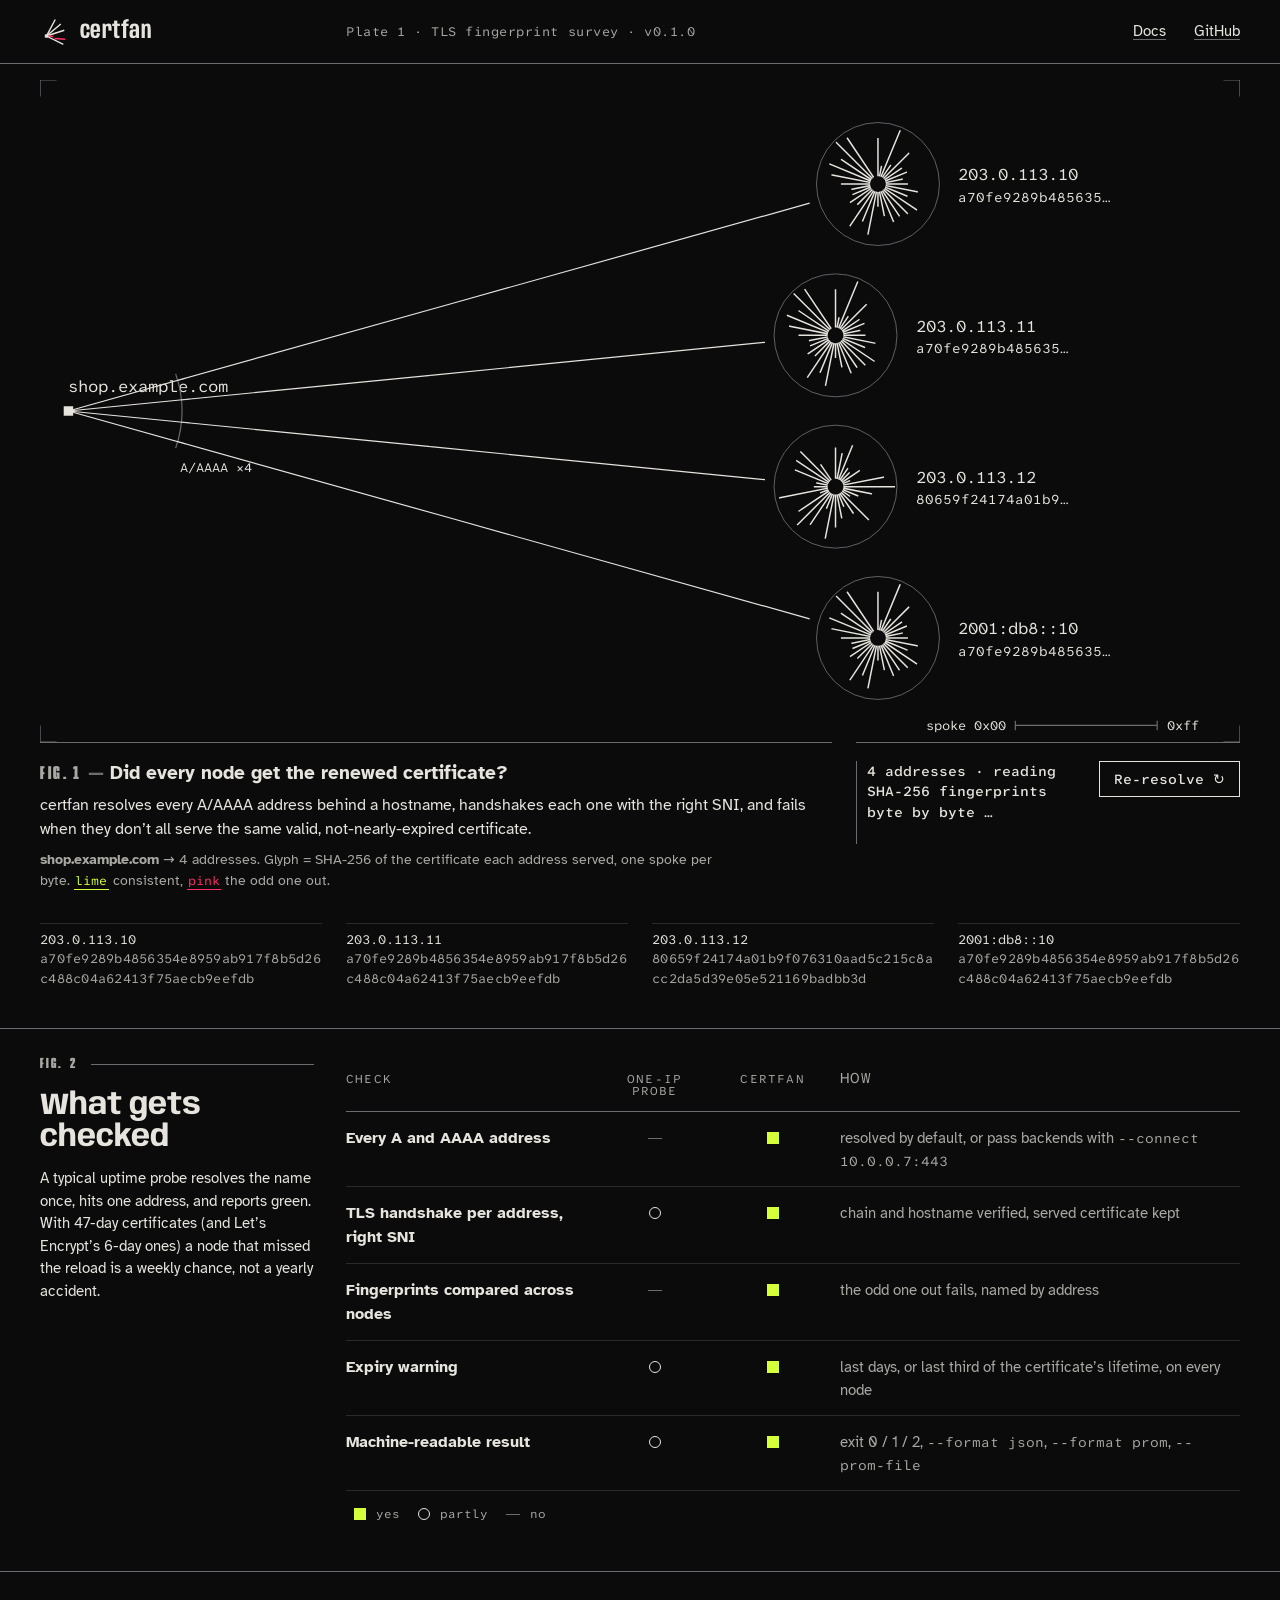
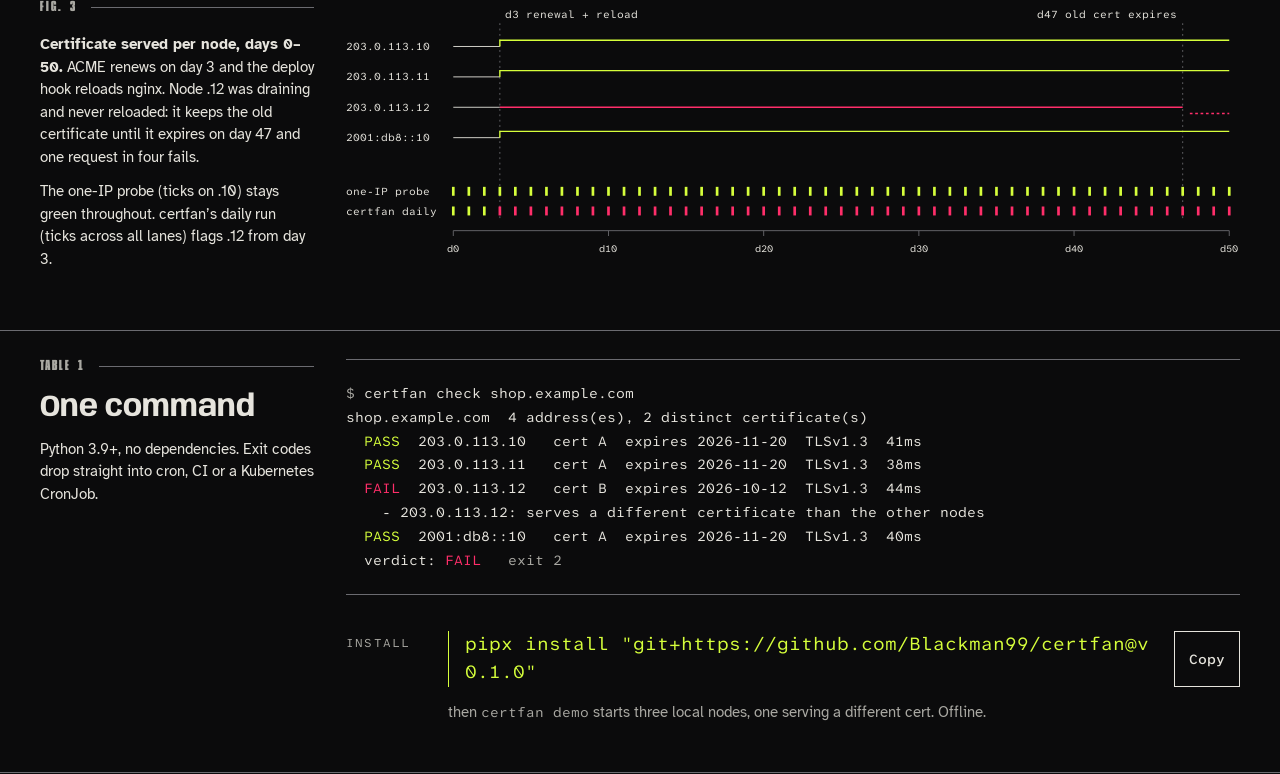
==== commit 9cac8f6a: "site: keep mobile Lighthouse comfortably above 90 after the full-screen Fig. 1 One path per fingerpr" ====
--- a/site/index.html
+++ b/site/index.html
@@ -28,6 +28,8 @@
 <meta name="twitter:image:alt" content="certfan fingerprint fan chart: one node out of line">
 <link rel="preload" href="fonts/anybody-wdth.woff2" as="font" type="font/woff2" crossorigin>
 <link rel="preload" href="fonts/atkinson-400.woff2" as="font" type="font/woff2" crossorigin>
+<link rel="preload" href="fonts/atkinson-700.woff2" as="font" type="font/woff2" crossorigin>
+<link rel="preload" href="fonts/atkinson-mono-500.woff2" as="font" type="font/woff2" crossorigin>
 <link rel="stylesheet" href="style.css">
 </head>
 <body>
--- a/site/style.css
+++ b/site/style.css
@@ -49,7 +49,7 @@
 .hero{border-top:0;padding-top:16px;padding-bottom:40px;grid-template-rows:calc(100vh - 64px - 16px - var(--caph)) auto auto}
 @supports (height:100svh){.hero{grid-template-rows:calc(100svh - 64px - 16px - var(--caph)) auto auto}}
 .hero{--caph:158px}
-.hero>.plot{grid-column:1/13;grid-row:1;min-height:360px}
+.hero>.plot{grid-column:1/13;grid-row:1;min-height:360px;contain:strict}
 #fan svg{position:absolute;inset:0;display:block;width:100%;height:100%;overflow:visible}
 #lanes svg{display:block;width:100%;height:100%;overflow:visible}
 .hero>.cap{grid-column:1/9;grid-row:2;padding-top:18px;border-top:1px solid var(--graphite)}
@@ -61,7 +61,7 @@
 .hero .cap p{margin:0 0 8px;max-width:78ch}
 .hero .cap .one{font-size:16px}
 .hero .cap .read{font-size:14px;color:var(--dim)}
-.hero .legend{grid-row:3;grid-column:1/13}
+.hero .legend{grid-row:3;grid-column:1/13;contain:layout}
 svg text{font-family:var(--mono);fill:var(--bone)}
 .legend{grid-column:4/13;list-style:none;margin:24px 0 0;padding:0;font-size:13px;display:grid;grid-template-columns:repeat(auto-fill,minmax(250px,1fr));column-gap:var(--gut);row-gap:6px}
 .legend li{display:grid;grid-template-columns:auto 1fr;column-gap:10px;border-top:1px solid #2a2a2d;padding-top:6px}
@@ -145,3 +145,5 @@
 @media (prefers-reduced-motion:reduce){
   *,*::before,*::after{transition:none!important;animation:none!important}
 }
+/* below-the-fold plates: skip their layout/paint until they approach the viewport */
+.plate:not(.hero){content-visibility:auto;contain-intrinsic-size:auto 640px}
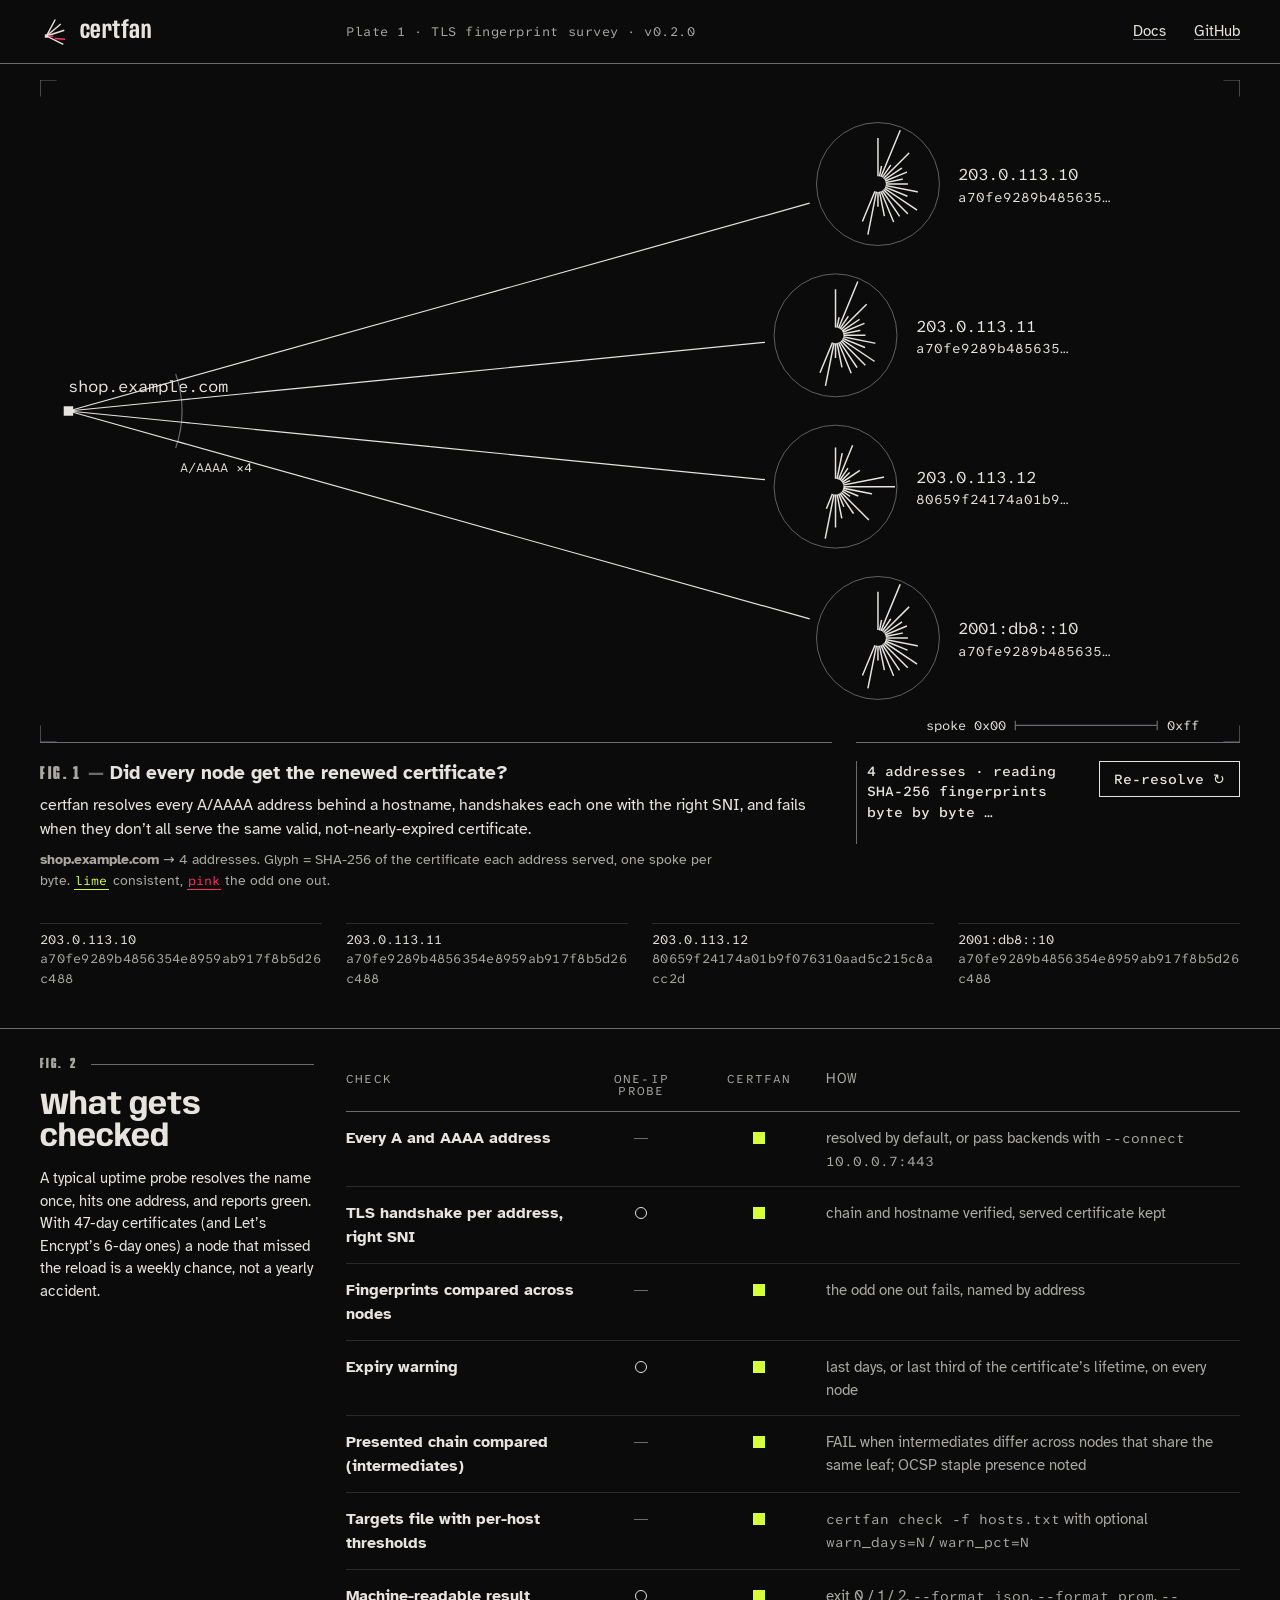
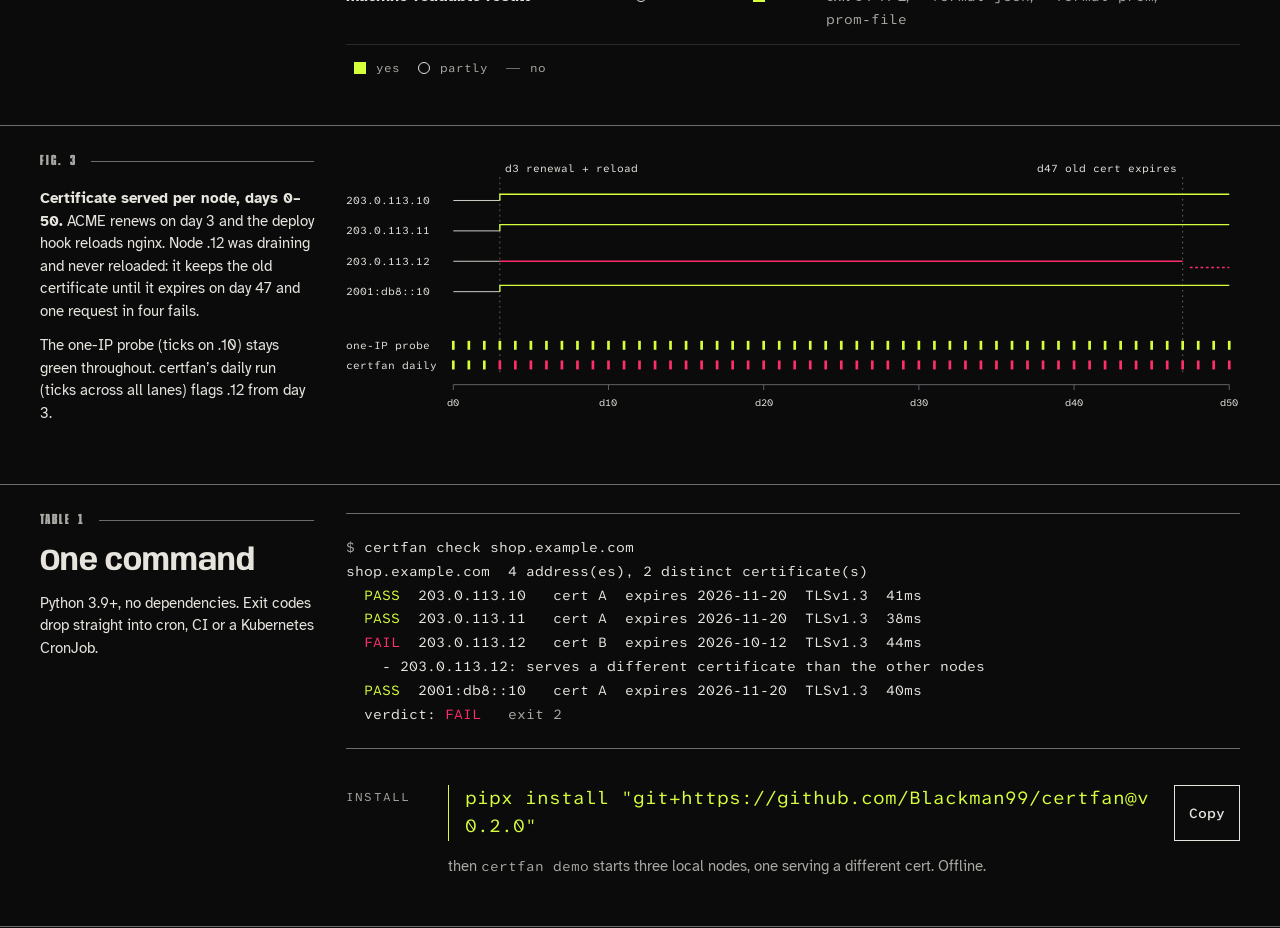
==== commit d4543b45: "certfan v0.2.0: chain comparison, OCSP staple presence, targets file - Capture presented chain finge" ====
--- a/site/index.html
+++ b/site/index.html
@@ -38,7 +38,7 @@
     <svg class="mark" aria-hidden="true" viewBox="0 0 512 512" width="28" height="28"><rect width="512" height="512" fill="#0b0b0c"/><g fill="none" stroke-width="26" stroke-linecap="square"><path d="M118 330L272.9 38.6" stroke="#e6e4dd"/><path d="M118 330L370.8 117.9" stroke="#e6e4dd"/><path d="M118 330L431.8 228.0" stroke="#e6e4dd"/><path d="M118 330L229.9 337.8" stroke="#ff2e6a"/><path d="M280.2 375.4L444.8 386.9" stroke="#ff2e6a"/><path d="M118 330L414.6 474.7" stroke="#e6e4dd"/></g><rect x="88" y="300" width="60" height="60" fill="#e6e4dd"/></svg>
     <span>certfan</span>
   </a>
-  <p class="meta">Plate&nbsp;1 · TLS fingerprint survey · v0.1.0</p>
+  <p class="meta">Plate&nbsp;1 · TLS fingerprint survey · v0.2.0</p>
   <nav><a href="docs/">Docs</a><a href="https://github.com/Blackman99/certfan">GitHub</a></nav>
 </header>
 
@@ -71,6 +71,8 @@
         <tr><th scope="row">TLS handshake per address, right SNI</th><td><i class="m part" role="img" aria-label="one address only"></i></td><td><i class="m yes" role="img" aria-label="yes"></i></td><td class="how">chain and hostname verified, served certificate kept</td></tr>
         <tr><th scope="row">Fingerprints compared across nodes</th><td><i class="m no" role="img" aria-label="no"></i></td><td><i class="m yes" role="img" aria-label="yes"></i></td><td class="how">the odd one out fails, named by address</td></tr>
         <tr><th scope="row">Expiry warning</th><td><i class="m part" role="img" aria-label="for the address it saw"></i></td><td><i class="m yes" role="img" aria-label="yes"></i></td><td class="how">last days, or last third of the certificate’s lifetime, on every node</td></tr>
+        <tr><th scope="row">Presented chain compared (intermediates)</th><td><i class="m no" role="img" aria-label="no"></i></td><td><i class="m yes" role="img" aria-label="yes"></i></td><td class="how">FAIL when intermediates differ across nodes that share the same leaf; OCSP staple presence noted</td></tr>
+        <tr><th scope="row">Targets file with per-host thresholds</th><td><i class="m no" role="img" aria-label="no"></i></td><td><i class="m yes" role="img" aria-label="yes"></i></td><td class="how"><code>certfan check -f hosts.txt</code> with optional <code>warn_days=N</code> / <code>warn_pct=N</code></td></tr>
         <tr><th scope="row">Machine-readable result</th><td><i class="m part" role="img" aria-label="varies"></i></td><td><i class="m yes" role="img" aria-label="yes"></i></td><td class="how">exit 0 / 1 / 2, <code>--format json</code>, <code>--format prom</code>, <code>--prom-file</code></td></tr>
       </tbody>
     </table>
@@ -104,7 +106,7 @@
   verdict: <span class="bad">FAIL</span>   <span class="dim">exit 2</span></pre>
     <div class="install">
       <p class="lbl">install</p>
-      <div class="cmd"><code id="cmd" class="mono">pipx install "git+https://github.com/Blackman99/certfan@v0.1.0"</code><button type="button" id="copy">Copy</button></div>
+      <div class="cmd"><code id="cmd" class="mono">pipx install "git+https://github.com/Blackman99/certfan@v0.2.0"</code><button type="button" id="copy">Copy</button></div>
       <p class="try">then <code class="mono">certfan demo</code> starts three local nodes, one serving a different cert. Offline.</p>
     </div>
   </div>
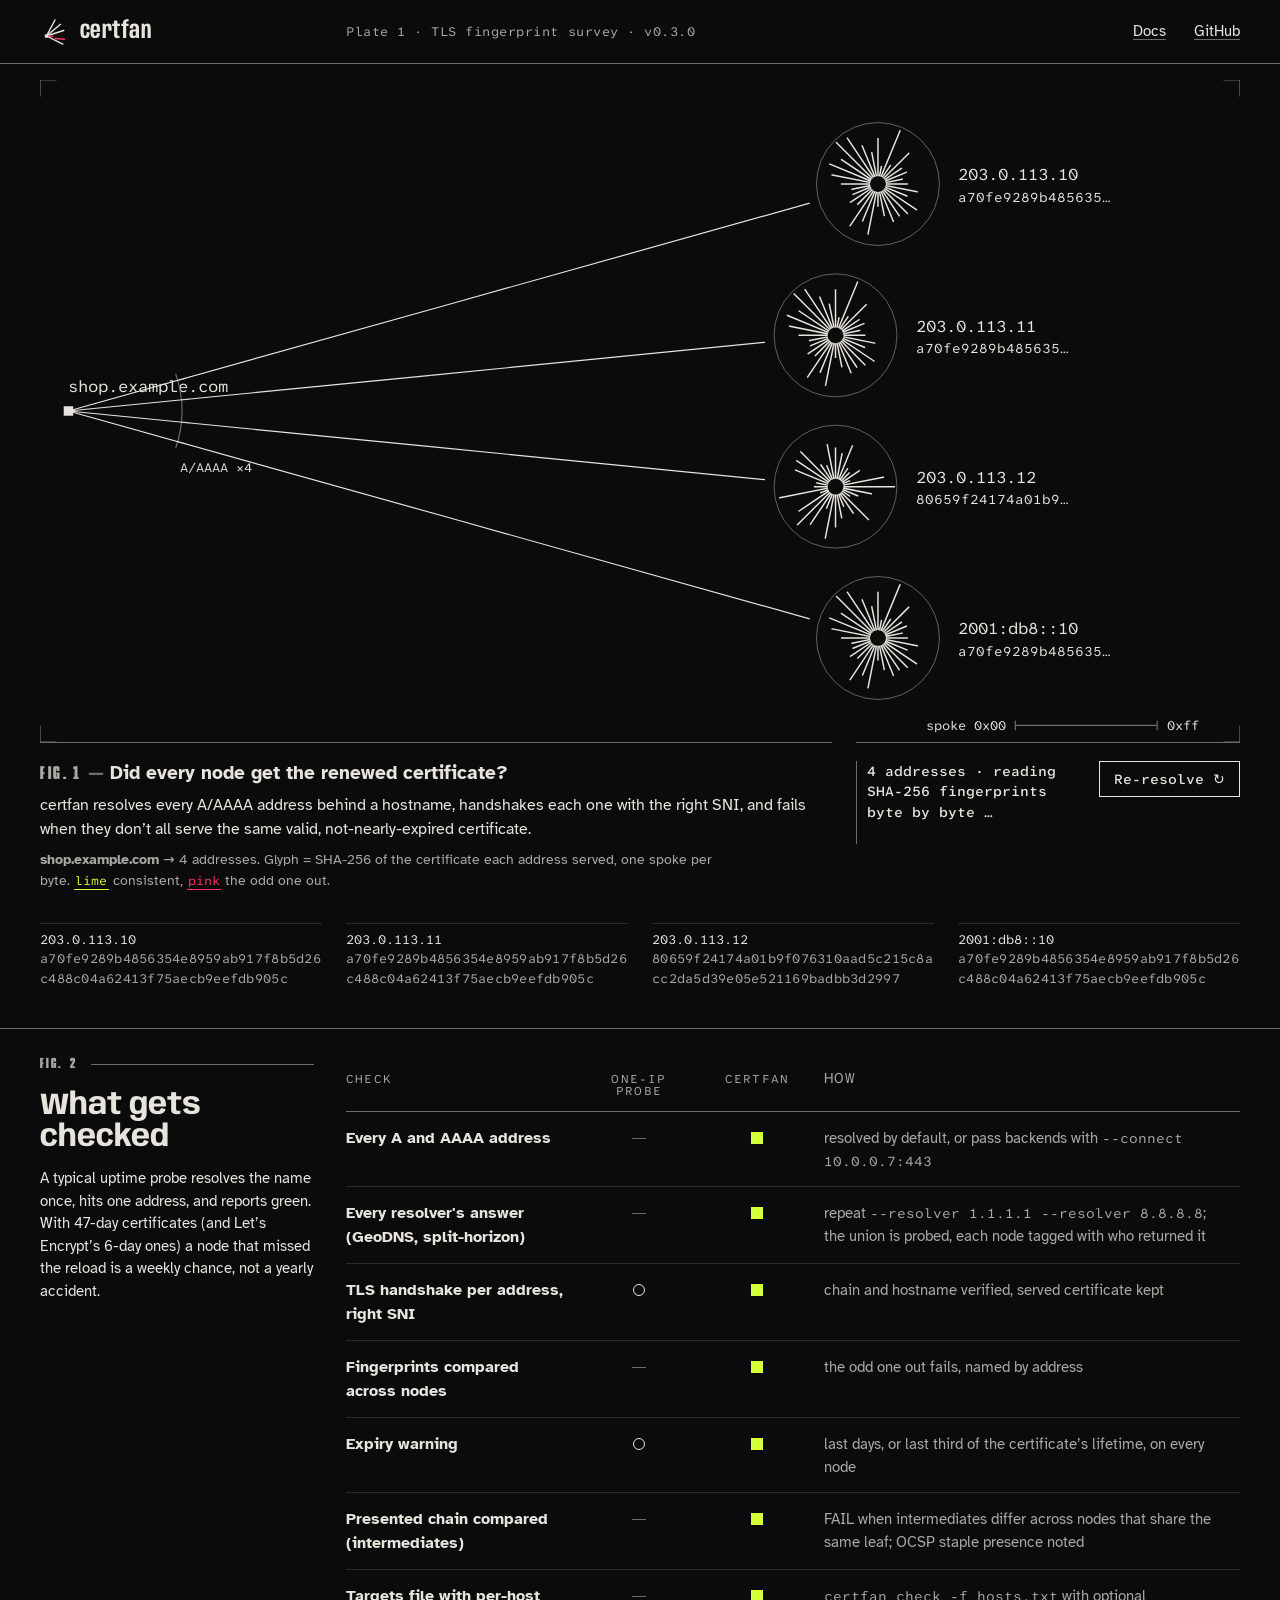
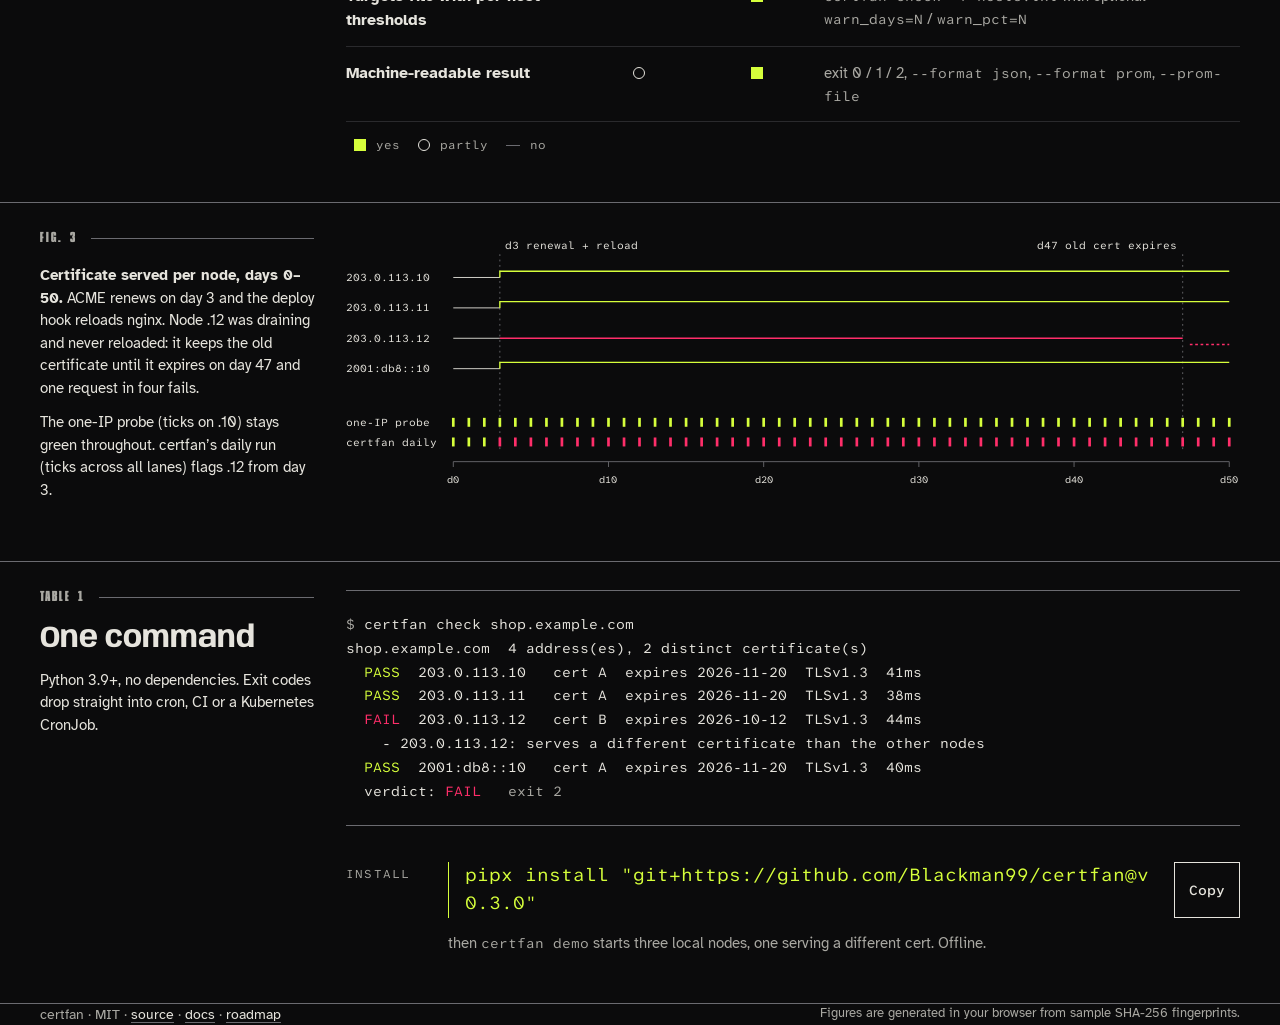
==== commit fc5ccdd1: "certfan v0.3.0: --resolver (multiple DNS resolvers, union probed, per-node attribution)" ====
--- a/site/index.html
+++ b/site/index.html
@@ -38,7 +38,7 @@
     <svg class="mark" aria-hidden="true" viewBox="0 0 512 512" width="28" height="28"><rect width="512" height="512" fill="#0b0b0c"/><g fill="none" stroke-width="26" stroke-linecap="square"><path d="M118 330L272.9 38.6" stroke="#e6e4dd"/><path d="M118 330L370.8 117.9" stroke="#e6e4dd"/><path d="M118 330L431.8 228.0" stroke="#e6e4dd"/><path d="M118 330L229.9 337.8" stroke="#ff2e6a"/><path d="M280.2 375.4L444.8 386.9" stroke="#ff2e6a"/><path d="M118 330L414.6 474.7" stroke="#e6e4dd"/></g><rect x="88" y="300" width="60" height="60" fill="#e6e4dd"/></svg>
     <span>certfan</span>
   </a>
-  <p class="meta">Plate&nbsp;1 · TLS fingerprint survey · v0.2.0</p>
+  <p class="meta">Plate&nbsp;1 · TLS fingerprint survey · v0.3.0</p>
   <nav><a href="docs/">Docs</a><a href="https://github.com/Blackman99/certfan">GitHub</a></nav>
 </header>
 
@@ -68,6 +68,7 @@
       <thead><tr><th scope="col">check</th><th scope="col">one-IP probe</th><th scope="col">certfan</th><th scope="col" class="how">how</th></tr></thead>
       <tbody>
         <tr><th scope="row">Every A and AAAA address</th><td><i class="m no" role="img" aria-label="no"></i></td><td><i class="m yes" role="img" aria-label="yes"></i></td><td class="how">resolved by default, or pass backends with <code>--connect 10.0.0.7:443</code></td></tr>
+        <tr><th scope="row">Every resolver's answer (GeoDNS, split-horizon)</th><td><i class="m no" role="img" aria-label="no"></i></td><td><i class="m yes" role="img" aria-label="yes"></i></td><td class="how">repeat <code>--resolver 1.1.1.1 --resolver 8.8.8.8</code>; the union is probed, each node tagged with who returned it</td></tr>
         <tr><th scope="row">TLS handshake per address, right SNI</th><td><i class="m part" role="img" aria-label="one address only"></i></td><td><i class="m yes" role="img" aria-label="yes"></i></td><td class="how">chain and hostname verified, served certificate kept</td></tr>
         <tr><th scope="row">Fingerprints compared across nodes</th><td><i class="m no" role="img" aria-label="no"></i></td><td><i class="m yes" role="img" aria-label="yes"></i></td><td class="how">the odd one out fails, named by address</td></tr>
         <tr><th scope="row">Expiry warning</th><td><i class="m part" role="img" aria-label="for the address it saw"></i></td><td><i class="m yes" role="img" aria-label="yes"></i></td><td class="how">last days, or last third of the certificate’s lifetime, on every node</td></tr>
@@ -106,7 +107,7 @@
   verdict: <span class="bad">FAIL</span>   <span class="dim">exit 2</span></pre>
     <div class="install">
       <p class="lbl">install</p>
-      <div class="cmd"><code id="cmd" class="mono">pipx install "git+https://github.com/Blackman99/certfan@v0.2.0"</code><button type="button" id="copy">Copy</button></div>
+      <div class="cmd"><code id="cmd" class="mono">pipx install "git+https://github.com/Blackman99/certfan@v0.3.0"</code><button type="button" id="copy">Copy</button></div>
       <p class="try">then <code class="mono">certfan demo</code> starts three local nodes, one serving a different cert. Offline.</p>
     </div>
   </div>
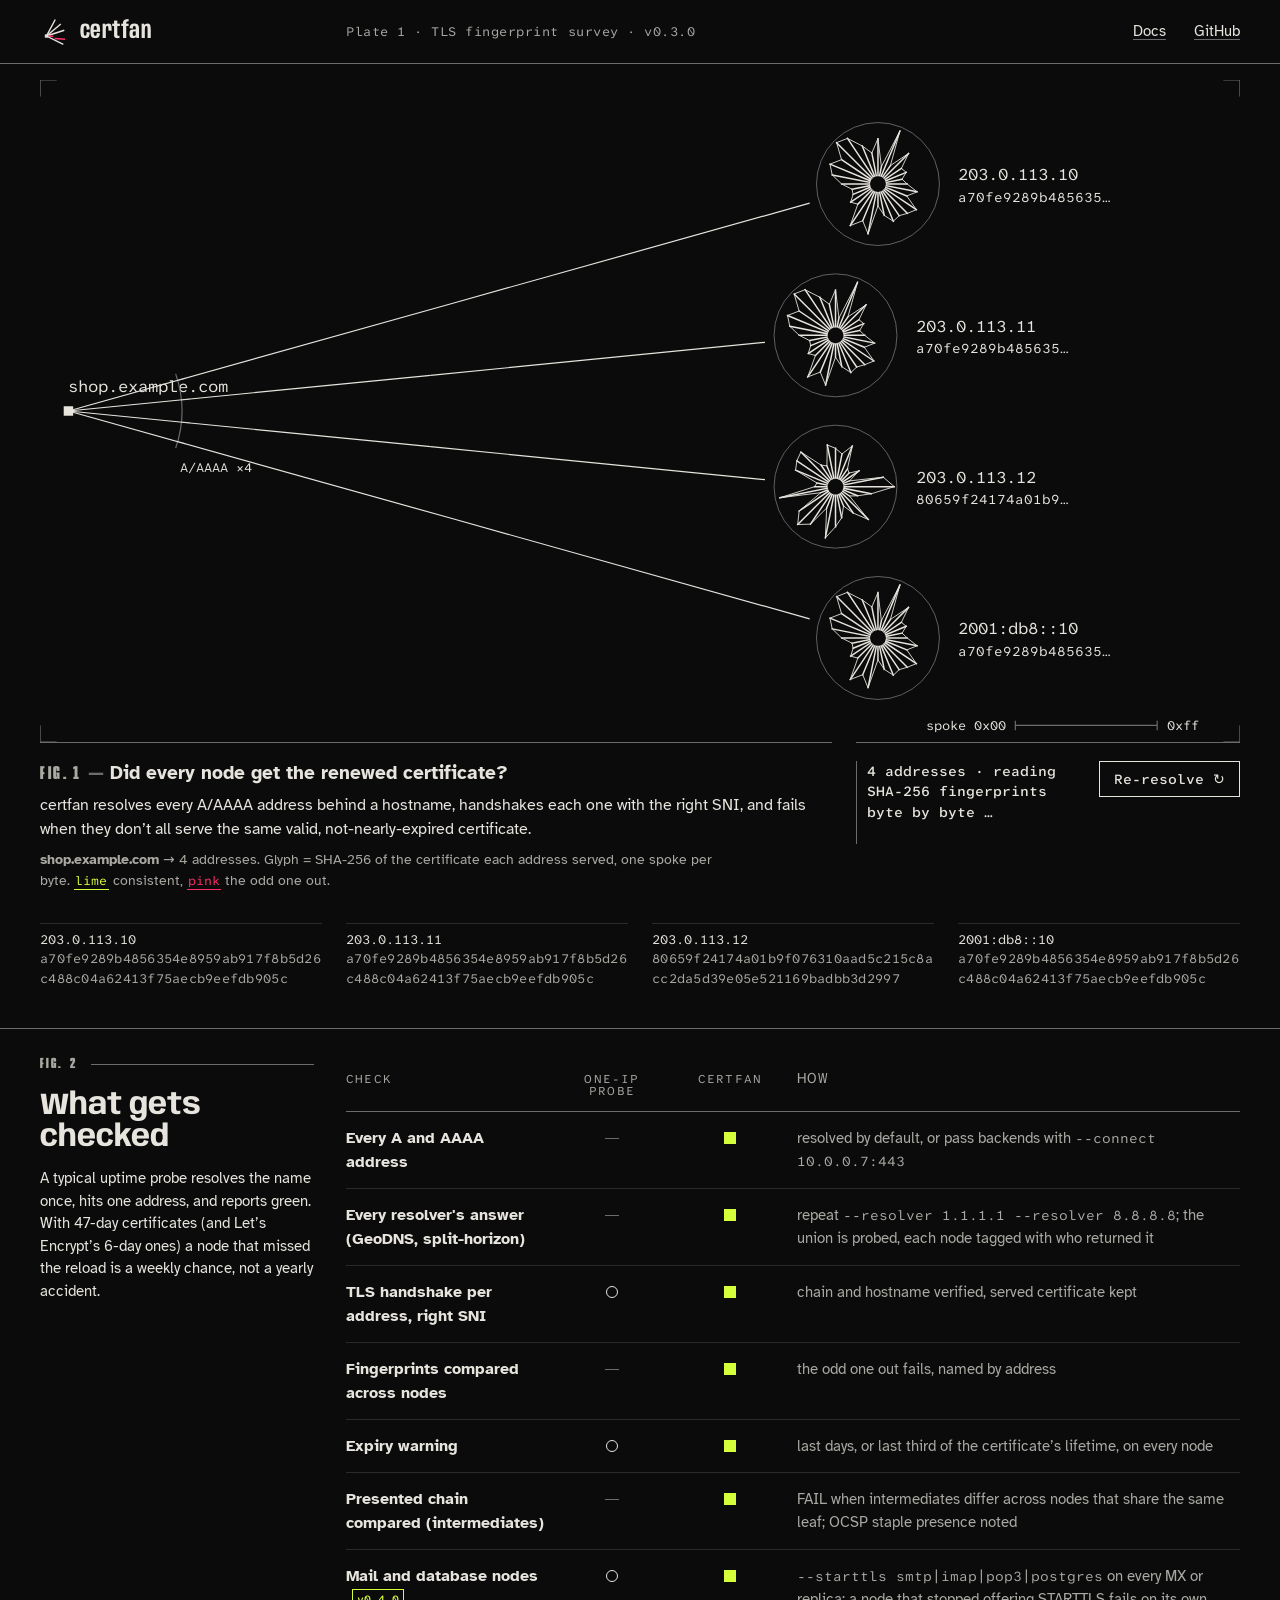
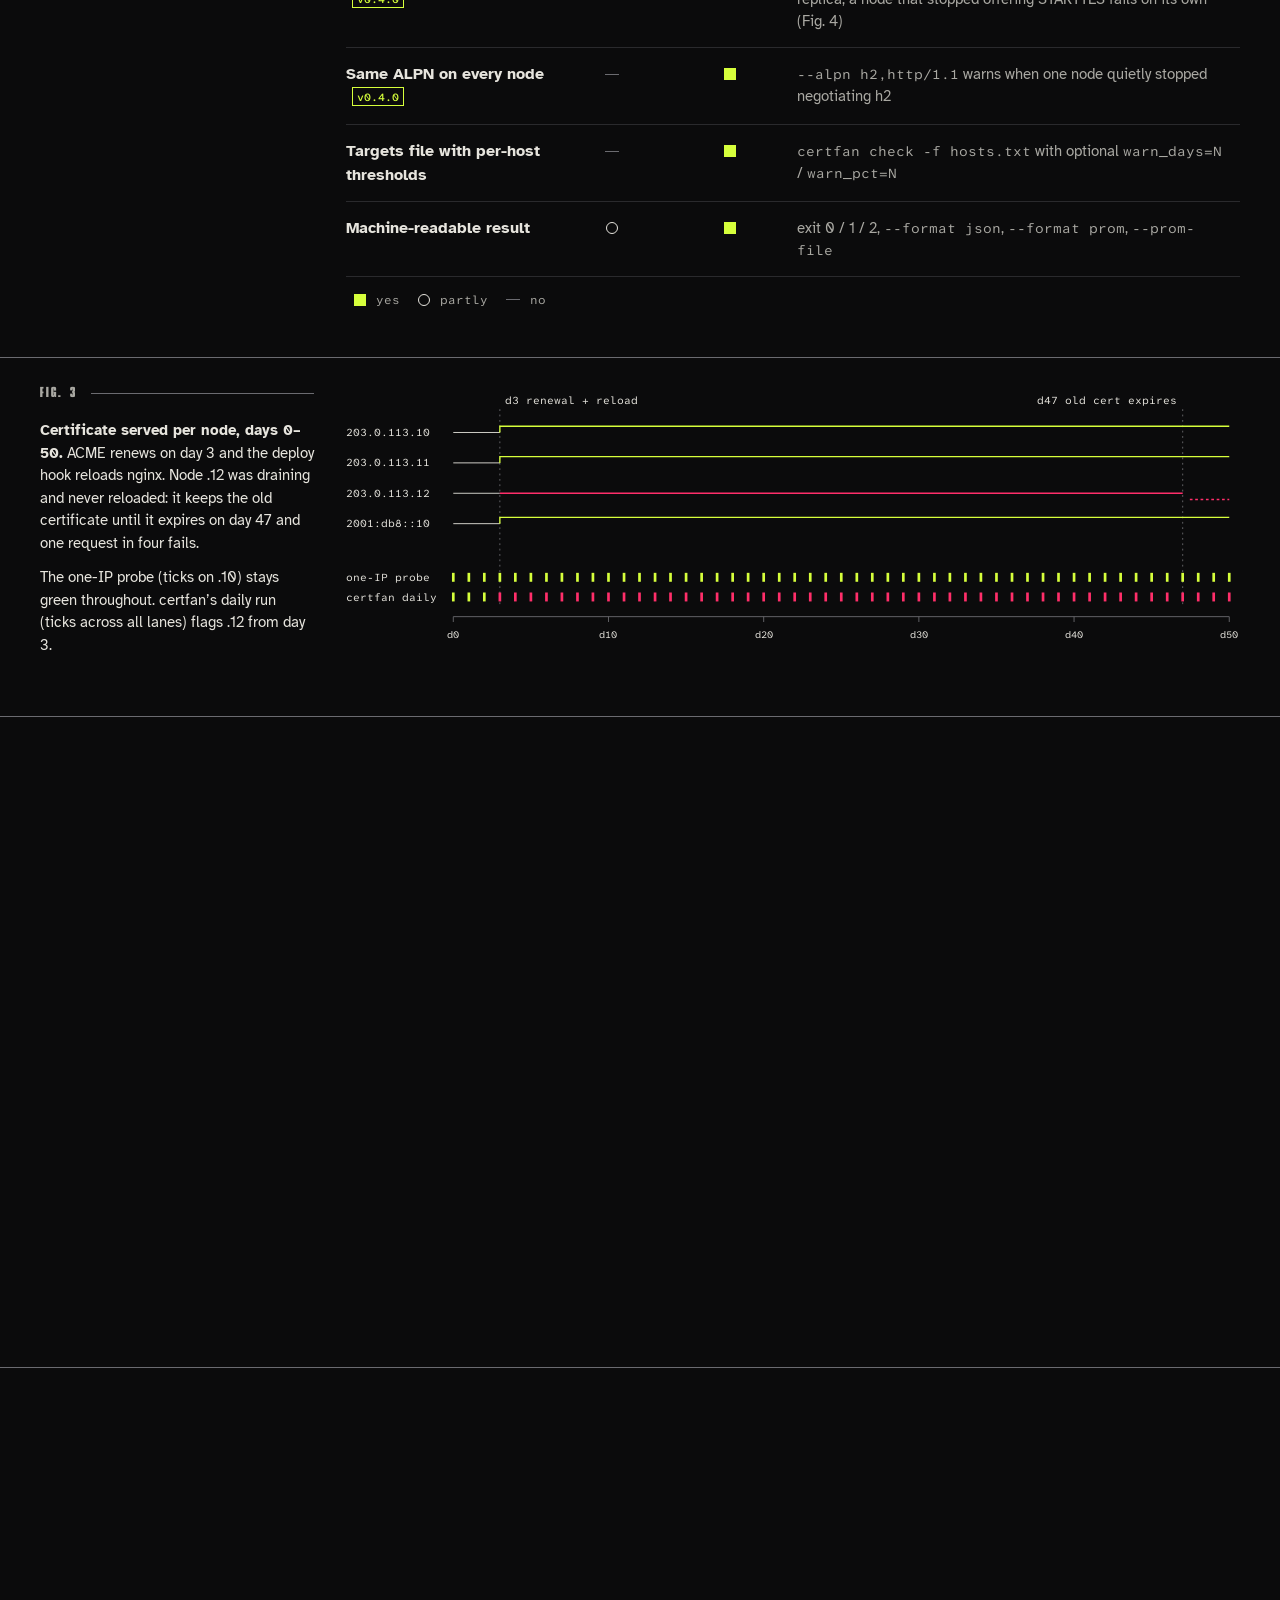
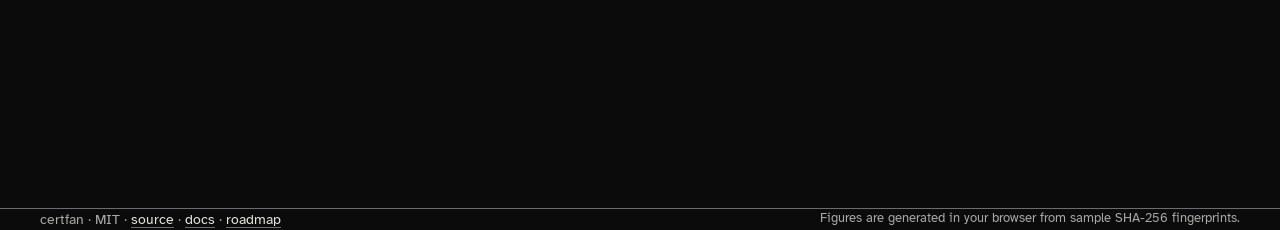
==== commit 38393278: "Add --starttls (smtp/imap/pop3/postgres) and --alpn; prepare v0.4.0" ====
--- a/site/index.html
+++ b/site/index.html
@@ -73,6 +73,8 @@
         <tr><th scope="row">Fingerprints compared across nodes</th><td><i class="m no" role="img" aria-label="no"></i></td><td><i class="m yes" role="img" aria-label="yes"></i></td><td class="how">the odd one out fails, named by address</td></tr>
         <tr><th scope="row">Expiry warning</th><td><i class="m part" role="img" aria-label="for the address it saw"></i></td><td><i class="m yes" role="img" aria-label="yes"></i></td><td class="how">last days, or last third of the certificate’s lifetime, on every node</td></tr>
         <tr><th scope="row">Presented chain compared (intermediates)</th><td><i class="m no" role="img" aria-label="no"></i></td><td><i class="m yes" role="img" aria-label="yes"></i></td><td class="how">FAIL when intermediates differ across nodes that share the same leaf; OCSP staple presence noted</td></tr>
+        <tr><th scope="row">Mail and database nodes <span class="new">v0.4.0</span></th><td><i class="m part" role="img" aria-label="one address only"></i></td><td><i class="m yes" role="img" aria-label="yes"></i></td><td class="how"><code>--starttls smtp|imap|pop3|postgres</code> on every MX or replica; a node that stopped offering STARTTLS fails on its own (Fig.&nbsp;4)</td></tr>
+        <tr><th scope="row">Same ALPN on every node <span class="new">v0.4.0</span></th><td><i class="m no" role="img" aria-label="no"></i></td><td><i class="m yes" role="img" aria-label="yes"></i></td><td class="how"><code>--alpn h2,http/1.1</code> warns when one node quietly stopped negotiating h2</td></tr>
         <tr><th scope="row">Targets file with per-host thresholds</th><td><i class="m no" role="img" aria-label="no"></i></td><td><i class="m yes" role="img" aria-label="yes"></i></td><td class="how"><code>certfan check -f hosts.txt</code> with optional <code>warn_days=N</code> / <code>warn_pct=N</code></td></tr>
         <tr><th scope="row">Machine-readable result</th><td><i class="m part" role="img" aria-label="varies"></i></td><td><i class="m yes" role="img" aria-label="yes"></i></td><td class="how">exit 0 / 1 / 2, <code>--format json</code>, <code>--format prom</code>, <code>--prom-file</code></td></tr>
       </tbody>
@@ -88,6 +90,26 @@
     <p>The one-IP probe (ticks on .10) stays green throughout. certfan’s daily run (ticks across all lanes) flags .12 from day 3.</p>
   </figcaption>
   <div class="plot" id="lanes" role="img" aria-label="Lane chart: three nodes switch to the new certificate on day 3, node .12 keeps the old one and breaks at day 47; certfan flags it from day 3."></div>
+</figure>
+
+<figure class="plate g" id="fig4" aria-labelledby="f4c">
+  <figcaption class="cap">
+    <p class="fn"><span>Fig.</span>&nbsp;4</p>
+    <h2 id="f4c">Before the handshake</h2>
+    <p>Mail servers and databases only start TLS after a few lines of plaintext. With <code>--starttls</code> certfan speaks exactly enough of each protocol to ask for it, on every node, then compares certificates as in Fig.&nbsp;1. No login, no <code>MAIL FROM</code>, no query.</p>
+    <div class="seg" role="group" aria-label="Protocol" id="f4proto">
+      <button type="button" data-p="https">HTTPS</button><button type="button" data-p="smtp" aria-pressed="true">SMTP</button><button type="button" data-p="imap">IMAP</button><button type="button" data-p="pop3">POP3</button><button type="button" data-p="postgres">PostgreSQL</button>
+    </div>
+    <div class="seg two" role="group" aria-label="Node" id="f4node">
+      <button type="button" data-n="ok" aria-pressed="true">healthy node</button><button type="button" data-n="bad">broken node</button>
+    </div>
+    <p class="note">New in v0.4.0: until that release is tagged, <code>pipx install "git+https://<wbr>github.com/<wbr>Blackman99/<wbr>certfan"</code> installs it from <code>main</code>.</p>
+  </figcaption>
+  <div class="plot">
+    <p class="cmdline mono" id="f4cmd"></p>
+    <div id="ladder" role="img" aria-label="Sequence diagram of the plaintext exchange certfan performs before the TLS handshake, for the selected protocol."></div>
+    <p class="verdict" id="f4out" aria-live="polite"></p>
+  </div>
 </figure>
 
 <section class="plate g" aria-labelledby="t1c">
--- a/site/style.css
+++ b/site/style.css
@@ -87,6 +87,24 @@
 /* fig 3 */
 #lanes{aspect-ratio:1000/300}
 
+/* fig 4: STARTTLS ladder */
+.new{font:500 11px/1 var(--mono);color:var(--lime);border:1px solid var(--lime);padding:2px 4px 1px;margin-left:6px;vertical-align:2px;white-space:nowrap}
+.seg{display:flex;flex-wrap:wrap;margin:18px 0 0;border-left:1px solid var(--graphite)}
+.seg+.seg{margin-top:10px}
+.seg button{border:0;border-bottom:1px solid transparent;padding:8px 10px 7px;font-size:13px;color:var(--dim)}
+.seg button:hover{color:var(--bone);border-bottom-color:var(--graphite)}
+.seg button[aria-pressed="true"]{color:var(--lime);border-bottom-color:var(--lime)}
+.seg.two button[data-n="bad"][aria-pressed="true"]{color:var(--pink);border-bottom-color:var(--pink)}
+.cap .note{margin-top:20px;font-size:13px;color:var(--dim)}
+.cap .note code{overflow-wrap:anywhere}
+.cmdline{margin:0 0 8px;font-size:14px;color:var(--bone);min-height:1.5em;overflow-x:auto;white-space:nowrap}
+.cmdline .dim{margin-right:.6em}
+#ladder svg{display:block;width:100%;height:auto;overflow:visible}
+#fig4 .verdict{margin:6px 0 0;min-height:3em;max-width:none}
+#fig4 .verdict.fail{color:var(--bone)}
+#fig4 .verdict b{font-weight:500}
+#fig4 .verdict .ok{color:var(--lime)}#fig4 .verdict .bad{color:var(--pink)}
+
 /* table 1 */
 .out{margin:0;padding:22px 0;border-top:1px solid var(--graphite);border-bottom:1px solid var(--graphite);font-size:14px;line-height:1.7;overflow-x:auto;white-space:pre}
 .install{display:grid;grid-template-columns:repeat(9,minmax(0,1fr));column-gap:var(--gut);margin-top:36px}
@@ -134,6 +152,8 @@
   .matrix thead th{font-size:10px;letter-spacing:.04em}
   .matrix{font-size:15px}
   .out{font-size:11.5px}
+  .cmdline{font-size:12px}
+  .seg button{padding:8px 8px 7px}
   .install{grid-template-columns:1fr}
   .install .lbl,.cmd,.try{grid-column:1/2}
   .install .lbl{margin-bottom:10px}
